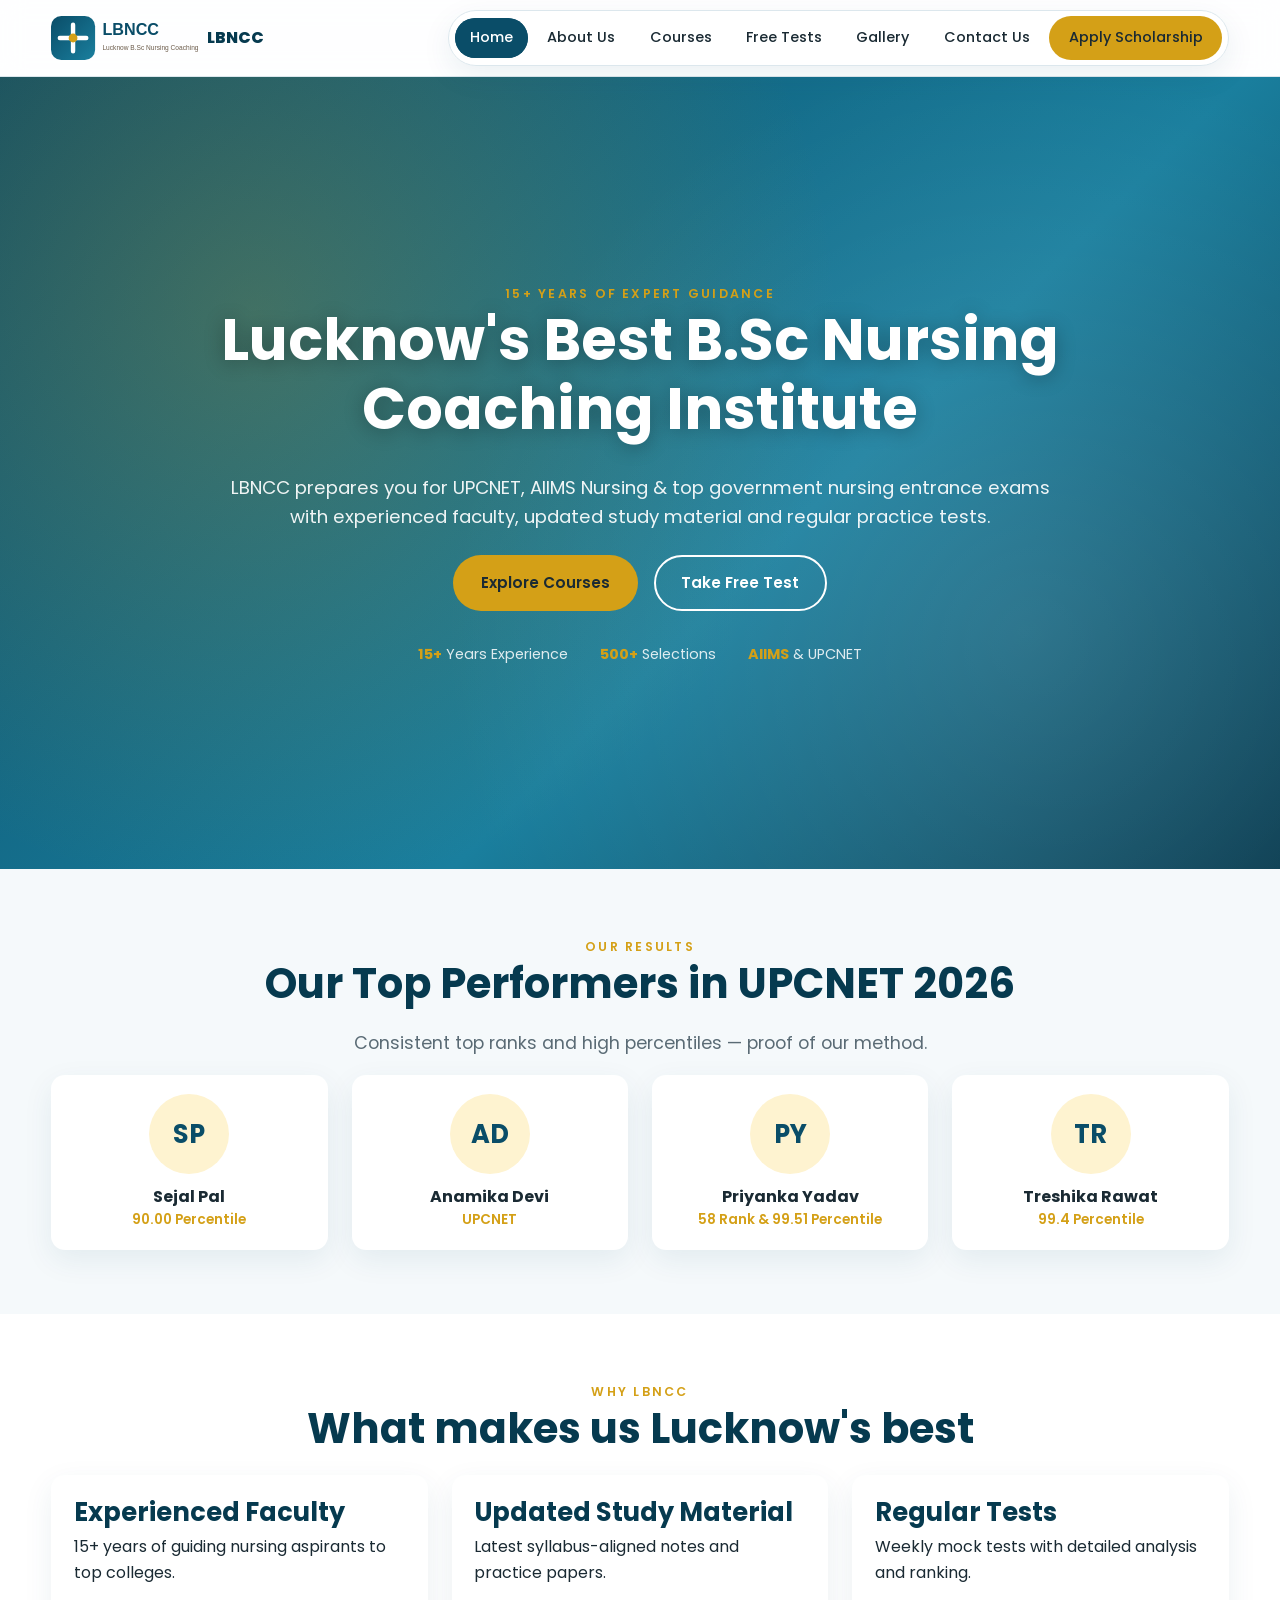
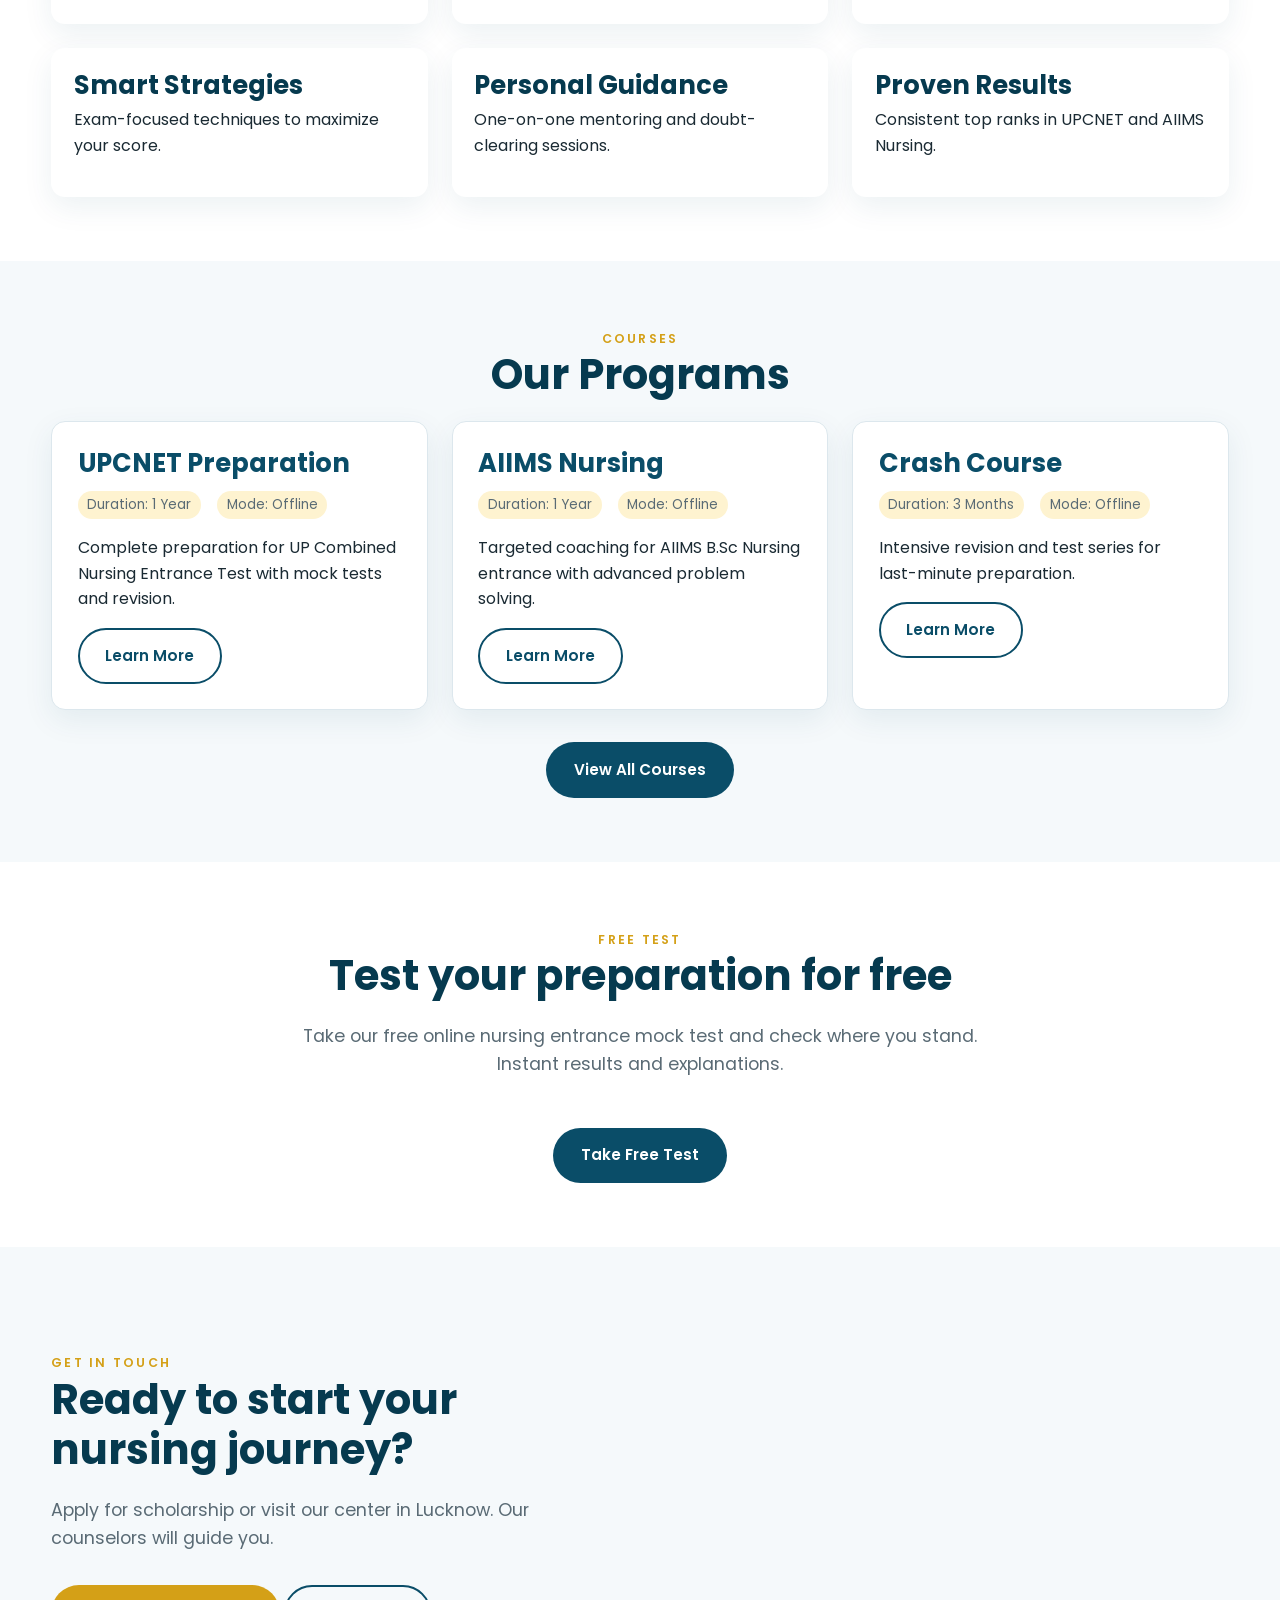
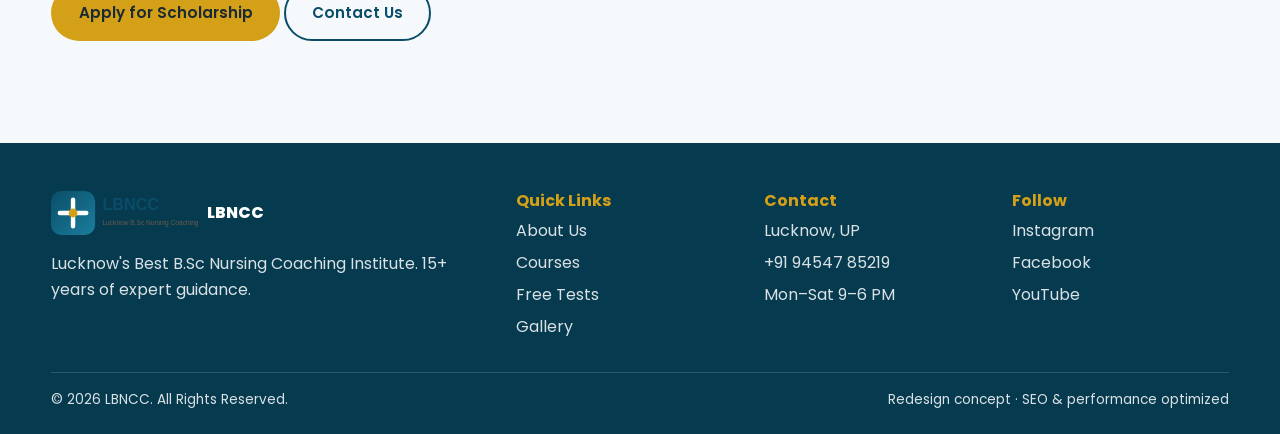
==== index.html @ b77b34ed "Initial commit: LBNCC redesign concept (SEO-optimized, animations, working free test & courses)" ====
<!DOCTYPE html>
<html lang="en-IN">
<head>
<meta charset="UTF-8">
<meta name="viewport" content="width=device-width, initial-scale=1.0">
<title>LBNCC — Lucknow's Best B.Sc Nursing Coaching Institute</title>
<meta name="description" content="LBNCC Lucknow: Best B.Sc Nursing coaching for UPCNET, AIIMS Nursing & top entrance exams. 15+ years experience, expert faculty, regular tests. Apply for scholarship.">
<meta name="keywords" content="LBNCC, B.Sc Nursing coaching Lucknow, UPCNET preparation, AIIMS nursing coaching, nursing entrance exam Lucknow">
<link rel="canonical" href="https://lbncc.com/">
<meta property="og:title" content="LBNCC — Lucknow's Best B.Sc Nursing Coaching">
<meta property="og:description" content="Join LBNCC Lucknow for B.Sc Nursing entrance exam preparation. UPCNET, AIIMS Nursing & more.">
<meta property="og:image" content="https://lbncc.com/assets/img/logo.svg">
<meta property="og:url" content="https://lbncc.com/">
<meta name="twitter:card" content="summary_large_image">
<link rel="icon" href="assets/img/logo.svg">
<link rel="preconnect" href="https://fonts.googleapis.com">
<link rel="preconnect" href="https://fonts.gstatic.com" crossorigin>
<link href="https://fonts.googleapis.com/css2?family=Poppins:wght@400;500;600;700;800&display=swap" rel="stylesheet">
<link rel="stylesheet" href="assets/css/style.css?v=1">
<script type="application/ld+json">
{
  "@context": "https://schema.org",
  "@type": "EducationalOrganization",
  "name": "LBNCC - Lucknow B.Sc Nursing Coaching Classes",
  "url": "https://lbncc.com/",
  "telephone": "+91-94547-85219",
  "address": { "@type": "PostalAddress", "addressLocality": "Lucknow", "addressRegion": "Uttar Pradesh", "addressCountry": "IN" },
  "description": "Best B.Sc Nursing coaching institute in Lucknow for UPCNET, AIIMS Nursing and other entrance exams."
}
</script>
</head>
<body>
<a class="skip-link" href="#main">Skip to content</a>
<header class="site-header">
  <div class="container">
    <a class="logo" href="index.html"><img src="assets/img/logo.svg" alt="LBNCC logo" width="44" height="44"> LBNCC</a>
    <button class="nav-toggle" aria-expanded="false" aria-label="Toggle menu">☰</button>
    <nav class="nav" aria-label="Primary">
      <a href="index.html">Home</a>
      <a href="about.html">About Us</a>
      <a href="courses.html">Courses</a>
      <a href="freetest.html">Free Tests</a>
      <a href="gallery.html">Gallery</a>
      <a href="contact.html">Contact Us</a>
      <a href="https://wa.me/919454785219" class="btn btn--accent" style="padding:.5rem 1.1rem;">Apply Scholarship</a>
    </nav>
  </div>
</header>

<main id="main">
  <section class="hero">
    <div class="content container">
      <span class="eyebrow">15+ Years of Expert Guidance</span>
      <h1>Lucknow's Best B.Sc Nursing Coaching Institute</h1>
      <p>LBNCC prepares you for UPCNET, AIIMS Nursing & top government nursing entrance exams with experienced faculty, updated study material and regular practice tests.</p>
      <div class="actions">
        <a href="courses.html" class="btn btn--accent">Explore Courses</a>
        <a href="freetest.html" class="btn btn--ghost" style="color:#fff;border-color:#fff;">Take Free Test</a>
      </div>
      <div class="meta">
        <span><strong>15+</strong> Years Experience</span>
        <span><strong>500+</strong> Selections</span>
        <span><strong>AIIMS</strong> & UPCNET</span>
      </div>
    </div>
  </section>

  <section class="section">
    <div class="container">
      <div class="text-center mb-1 reveal">
        <span class="eyebrow">Our Results</span>
        <h2>Our Top Performers in UPCNET 2026</h2>
        <p class="lead">Consistent top ranks and high percentiles — proof of our method.</p>
      </div>
      <div class="grid grid--4">
        <div class="performer reveal"><div class="performer__img">SP</div><div class="performer__name">Sejal Pal</div><div class="performer__rank">90.00 Percentile</div></div>
        <div class="performer reveal"><div class="performer__img">AD</div><div class="performer__name">Anamika Devi</div><div class="performer__rank">UPCNET</div></div>
        <div class="performer reveal"><div class="performer__img">PY</div><div class="performer__name">Priyanka Yadav</div><div class="performer__rank">58 Rank & 99.51 Percentile</div></div>
        <div class="performer reveal"><div class="performer__img">TR</div><div class="performer__name">Treshika Rawat</div><div class="performer__rank">99.4 Percentile</div></div>
      </div>
    </div>
  </section>

  <section class="section section--alt">
    <div class="container">
      <div class="text-center mb-1 reveal">
        <span class="eyebrow">Why LBNCC</span>
        <h2>What makes us Lucknow's best</h2>
      </div>
      <div class="grid grid--3">
        <div class="card reveal"><div class="card__body"><h3>Experienced Faculty</h3><p>15+ years of guiding nursing aspirants to top colleges.</p></div></div>
        <div class="card reveal"><div class="card__body"><h3>Updated Study Material</h3><p>Latest syllabus-aligned notes and practice papers.</p></div></div>
        <div class="card reveal"><div class="card__body"><h3>Regular Tests</h3><p>Weekly mock tests with detailed analysis and ranking.</p></div></div>
        <div class="card reveal"><div class="card__body"><h3>Smart Strategies</h3><p>Exam-focused techniques to maximize your score.</p></div></div>
        <div class="card reveal"><div class="card__body"><h3>Personal Guidance</h3><p>One-on-one mentoring and doubt-clearing sessions.</p></div></div>
        <div class="card reveal"><div class="card__body"><h3>Proven Results</h3><p>Consistent top ranks in UPCNET and AIIMS Nursing.</p></div></div>
      </div>
    </div>
  </section>

  <section class="section">
    <div class="container">
      <div class="text-center mb-1 reveal">
        <span class="eyebrow">Courses</span>
        <h2>Our Programs</h2>
      </div>
      <div class="grid grid--3">
        <div class="course-card reveal">
          <h3>UPCNET Preparation</h3>
          <div class="course-meta"><span>Duration: 1 Year</span><span>Mode: Offline</span></div>
          <p>Complete preparation for UP Combined Nursing Entrance Test with mock tests and revision.</p>
          <a href="courses.html" class="btn btn--ghost">Learn More</a>
        </div>
        <div class="course-card reveal">
          <h3>AIIMS Nursing</h3>
          <div class="course-meta"><span>Duration: 1 Year</span><span>Mode: Offline</span></div>
          <p>Targeted coaching for AIIMS B.Sc Nursing entrance with advanced problem solving.</p>
          <a href="courses.html" class="btn btn--ghost">Learn More</a>
        </div>
        <div class="course-card reveal">
          <h3>Crash Course</h3>
          <div class="course-meta"><span>Duration: 3 Months</span><span>Mode: Offline</span></div>
          <p>Intensive revision and test series for last-minute preparation.</p>
          <a href="courses.html" class="btn btn--ghost">Learn More</a>
        </div>
      </div>
      <div class="text-center mt-2"><a href="courses.html" class="btn btn--primary">View All Courses</a></div>
    </div>
  </section>

  <section class="section section--alt">
    <div class="container text-center">
      <span class="eyebrow">Free Test</span>
      <h2>Test your preparation for free</h2>
      <p class="lead" style="max-width:700px;margin-inline:auto;">Take our free online nursing entrance mock test and check where you stand. Instant results and explanations.</p>
      <a href="freetest.html" class="btn btn--primary mt-2">Take Free Test</a>
    </div>
  </section>

  <section class="section">
    <div class="container">
      <div class="grid grid--2" style="align-items:center;">
        <div class="reveal">
          <span class="eyebrow">Get In Touch</span>
          <h2>Ready to start your nursing journey?</h2>
          <p class="lead">Apply for scholarship or visit our center in Lucknow. Our counselors will guide you.</p>
          <a href="https://wa.me/919454785219" class="btn btn--accent">Apply for Scholarship</a>
          <a href="contact.html" class="btn btn--ghost mt-1">Contact Us</a>
        </div>
        <div class="reveal">
          <iframe class="map-embed" title="LBNCC location" loading="lazy" referrerpolicy="no-referrer-when-downgrade" src="https://www.google.com/maps?q=Lucknow+B.Sc+Nursing+Coaching&output=embed"></iframe>
        </div>
      </div>
    </div>
  </section>
</main>

<footer class="site-footer">
  <div class="container">
    <div class="footer-grid">
      <div>
        <a class="logo" href="index.html" style="color:#fff;"><img src="assets/img/logo.svg" alt="LBNCC logo" width="44" height="44"> LBNCC</a>
        <p style="margin-top:1rem;">Lucknow's Best B.Sc Nursing Coaching Institute. 15+ years of expert guidance.</p>
      </div>
      <div><h4>Quick Links</h4><ul style="list-style:none;padding:0;margin:0;display:grid;gap:.4rem;"><li><a href="about.html">About Us</a></li><li><a href="courses.html">Courses</a></li><li><a href="freetest.html">Free Tests</a></li><li><a href="gallery.html">Gallery</a></li></ul></div>
      <div><h4>Contact</h4><ul style="list-style:none;padding:0;margin:0;display:grid;gap:.4rem;"><li>Lucknow, UP</li><li>+91 94547 85219</li><li>Mon–Sat 9–6 PM</li></ul></div>
      <div><h4>Follow</h4><ul style="list-style:none;padding:0;margin:0;display:grid;gap:.4rem;"><li><a href="#">Instagram</a></li><li><a href="#">Facebook</a></li><li><a href="#">YouTube</a></li></ul></div>
    </div>
    <div class="footer-bottom">
      <span>© <span class="yr"></span> LBNCC. All Rights Reserved.</span>
      <span>Redesign concept · SEO &amp; performance optimized</span>
    </div>
  </div>
</footer>
<script src="assets/js/main.js?v=1" defer></script>
<script>document.querySelectorAll('.yr').forEach(e=>e.textContent=new Date().getFullYear());</script>
</body>
</html>
---- assets/css/style.css ----
:root {
  --color-bg: #f5f9fb;
  --color-surface: #ffffff;
  --color-text: #1a2a33;
  --color-muted: #5a6b75;
  --color-primary: #0a4d68;
  --color-primary-dark: #063a4f;
  --color-accent: #d4a017;
  --color-accent-soft: #fef3d0;
  --color-border: #dce7ed;
  --color-success: #2f6b3a;
  --radius: 14px;
  --radius-sm: 8px;
  --shadow: 0 10px 30px rgba(10,77,104,.08);
  --shadow-lg: 0 20px 50px rgba(10,77,104,.14);
  --maxw: 1200px;
  --header-h: 76px;
}
* { box-sizing: border-box; }
html { scroll-behavior: smooth; scroll-padding-top: var(--header-h); }
body { margin: 0; padding-top: calc(var(--header-h) + 1px); font-family: "Poppins", system-ui, -apple-system, Segoe UI, Roboto, sans-serif; color: var(--color-text); background: var(--color-bg); line-height: 1.6; -webkit-font-smoothing: antialiased; }
img { max-width: 100%; height: auto; display: block; }
a { color: var(--color-primary); text-decoration: none; }
a:hover { text-decoration: underline; }
h1,h2,h3,h4 { font-family: "Poppins", Georgia, serif; line-height: 1.2; margin: 0 0 .5em; color: var(--color-primary-dark); }
h1 { font-size: clamp(2.2rem, 5vw, 3.6rem); }
h2 { font-size: clamp(1.7rem, 3.5vw, 2.6rem); }
h3 { font-size: clamp(1.25rem, 2.5vw, 1.6rem); }
p { margin: 0 0 1em; }
.container { width: min(var(--maxw), 92%); margin-inline: auto; }
.section { padding: 4rem 0; }
.section--alt { background: var(--color-surface); }
.eyebrow { text-transform: uppercase; letter-spacing: .18em; font-size: .78rem; font-weight: 600; color: var(--color-accent); margin-bottom: .6rem; }
.btn { display: inline-flex; align-items: center; justify-content: center; gap: .5rem; padding: .85rem 1.6rem; border-radius: 999px; font-weight: 600; font-size: .95rem; border: 2px solid transparent; cursor: pointer; transition: transform .15s ease, background .2s ease, color .2s ease; text-decoration: none; }
.btn:hover { transform: translateY(-2px); text-decoration: none; }
.btn--primary { background: var(--color-primary); color: #fff; }
.btn--primary:hover { background: var(--color-primary-dark); color: #fff; }
.btn--accent { background: var(--color-accent); color: #1a2a33; }
.btn--ghost { background: transparent; color: var(--color-primary); border-color: var(--color-primary); }
.btn--ghost:hover { background: var(--color-primary); color: #fff; }
.skip-link { position: absolute; left: -9999px; top: 0; background: var(--color-primary); color: #fff; padding: .75rem 1rem; z-index: 1000; }
.skip-link:focus { left: 1rem; top: 1rem; }

/* Pill-style nav */
.site-header { position: fixed; top: 0; left: 0; right: 0; z-index: 50; background: rgba(255,255,255,.85); backdrop-filter: blur(12px); border-bottom: 1px solid var(--color-border); }
.site-header .container { display: flex; align-items: center; justify-content: space-between; height: var(--header-h); gap: 1rem; }
.logo { display: flex; align-items: center; gap: .6rem; font-weight: 800; color: var(--color-primary-dark); text-decoration: none; }
.logo img { height: 44px; width: auto; }
.nav { display: flex; gap: .25rem; align-items: center; background: rgba(255,255,255,.7); backdrop-filter: blur(10px); padding: .35rem; border-radius: 999px; border: 1px solid var(--color-border); box-shadow: var(--shadow); }
.nav a { padding: .5rem .95rem; border-radius: 999px; color: var(--color-text); font-weight: 500; font-size: .9rem; position: relative; overflow: hidden; transition: color .25s ease, transform .15s ease; }
.nav a::before { content: ""; position: absolute; inset: 0; background: var(--color-primary); transform: scale(0); border-radius: 999px; transition: transform .35s cubic-bezier(.22,1,.36,1); z-index: -1; }
.nav a:hover { color: #fff; text-decoration: none; transform: translateY(-1px); }
.nav a:hover::before { transform: scale(1); }
.nav a.active { background: var(--color-primary); color: #fff; }
.nav a.active::before { transform: scale(1); }
.nav-toggle { display: none; background: none; border: none; font-size: 1.6rem; cursor: pointer; color: var(--color-primary-dark); }
@media (max-width: 820px) {
  .nav-toggle { display: block; }
  .nav { position: absolute; top: var(--header-h); left: 0; right: 0; background: var(--color-bg); flex-direction: column; padding: 1rem; border-radius: 0; display: none; }
  .nav.open { display: flex; }
  .nav a { width: 100%; }
}

/* Hero */
.hero { position: relative; min-height: 88vh; display: grid; place-items: center; text-align: center; color: #fff; background: linear-gradient(135deg, #0a4d68 0%, #1a7f9e 60%, #063a4f 100%); padding: 2rem 0; overflow: hidden; }
.hero::before { content: ""; position: absolute; inset: 0; background: radial-gradient(circle at 20% 30%, rgba(212,160,23,.25), transparent 50%), radial-gradient(circle at 80% 70%, rgba(255,255,255,.12), transparent 50%); }
.hero .content { position: relative; max-width: 860px; }
.hero h1 { color: #fff; text-shadow: 0 2px 20px rgba(0,0,0,.3); }
.hero p { font-size: 1.15rem; color: rgba(255,255,255,.92); }
.hero .actions { display: flex; gap: 1rem; justify-content: center; flex-wrap: wrap; margin-top: 1.5rem; }
.hero .meta { margin-top: 2rem; display: flex; gap: 2rem; justify-content: center; flex-wrap: wrap; font-size: .9rem; color: rgba(255,255,255,.85); }
.hero .meta strong { color: var(--color-accent); }
.hero h1, .hero p, .hero .actions, .hero .meta { animation: fadeUp 1s ease both; }
.hero p { animation-delay: .15s; }
.hero .actions { animation-delay: .3s; }
.hero .meta { animation-delay: .45s; }
@keyframes fadeUp { from { opacity: 0; transform: translateY(20px); } to { opacity: 1; transform: none; } }

/* Cards */
.grid { display: grid; gap: 1.5rem; }
.grid--3 { grid-template-columns: repeat(3, 1fr); }
.grid--2 { grid-template-columns: repeat(2, 1fr); }
.grid--4 { grid-template-columns: repeat(4, 1fr); }
@media (max-width: 900px) { .grid--3, .grid--4 { grid-template-columns: repeat(2,1fr); } }
@media (max-width: 600px) { .grid--2, .grid--3, .grid--4 { grid-template-columns: 1fr; } }
.card { background: var(--color-surface); border-radius: var(--radius); overflow: hidden; box-shadow: var(--shadow); transition: transform .25s ease, box-shadow .25s ease; }
.card:hover { transform: translateY(-6px); box-shadow: var(--shadow-lg); }
.card img { width: 100%; aspect-ratio: 4/3; object-fit: cover; }
.card__body { padding: 1.4rem; }
.card__body h3 { margin-bottom: .4rem; }

/* Stats */
.stats { display: grid; grid-template-columns: repeat(4, 1fr); gap: 1.5rem; }
@media (max-width: 700px) { .stats { grid-template-columns: repeat(2,1fr); } }
.stat { text-align: center; padding: 1.5rem; background: var(--color-surface); border-radius: var(--radius); box-shadow: var(--shadow); }
.stat__num { font-size: 2.4rem; font-weight: 800; color: var(--color-primary); }
.stat__label { color: var(--color-muted); font-size: .9rem; }

/* Testimonials */
.testimonial { background: var(--color-surface); padding: 1.8rem; border-radius: var(--radius); border-left: 4px solid var(--color-accent); box-shadow: var(--shadow); transition: transform .2s ease; }
.testimonial:hover { transform: translateY(-4px); }
.testimonial footer { margin-top: 1rem; font-weight: 600; color: var(--color-primary); }

/* Reveal */
.reveal { opacity: 0; transform: translateY(28px); transition: opacity .7s ease, transform .7s ease; }
.reveal.in { opacity: 1; transform: translateY(0); }

/* Footer */
.site-footer { background: var(--color-primary-dark); color: rgba(255,255,255,.85); padding: 3rem 0 1.5rem; }
.site-footer h4 { color: var(--color-accent); }
.site-footer a { color: rgba(255,255,255,.85); }
.site-footer a:hover { color: #fff; }
.footer-grid { display: grid; grid-template-columns: 2fr 1fr 1fr 1fr; gap: 2rem; }
@media (max-width: 820px) { .footer-grid { grid-template-columns: 1fr 1fr; } }
@media (max-width: 500px) { .footer-grid { grid-template-columns: 1fr; } }
.footer-bottom { border-top: 1px solid rgba(255,255,255,.15); margin-top: 2rem; padding-top: 1rem; display: flex; justify-content: space-between; flex-wrap: wrap; gap: .5rem; font-size: .85rem; }

/* Forms */
.form { display: grid; gap: 1rem; }
.form-row { display: grid; grid-template-columns: 1fr 1fr; gap: 1rem; }
@media (max-width: 600px) { .form-row { grid-template-columns: 1fr; } }
.field label { display: block; font-weight: 500; margin-bottom: .35rem; font-size: .9rem; }
.field input, .field textarea, .field select { width: 100%; padding: .75rem .9rem; border: 1px solid var(--color-border); border-radius: var(--radius-sm); font: inherit; background: var(--color-surface); color: var(--color-text); }
.field input:focus, .field textarea:focus, .field select:focus { outline: 2px solid var(--color-accent); border-color: var(--color-accent); }
.field textarea { min-height: 140px; resize: vertical; }

/* PillNav React Bits style nav (vanilla) */
.pill-nav { display: inline-flex; align-items: center; gap: .5rem; }
.pill-nav__logo { width: 44px; height: 44px; border-radius: 50%; background: var(--color-primary); display: grid; place-items: center; box-shadow: var(--shadow); transition: transform .3s ease; }
.pill-nav__logo:hover { transform: rotate(12deg) scale(1.05); }
.pill-nav__logo img { width: 28px; height: 28px; }

/* Course cards */
.course-card { background: var(--color-surface); border-radius: var(--radius); padding: 1.6rem; box-shadow: var(--shadow); border: 1px solid var(--color-border); transition: transform .25s ease; }
.course-card:hover { transform: translateY(-4px); box-shadow: var(--shadow-lg); }
.course-card h3 { color: var(--color-primary); }
.course-meta { display: flex; gap: 1rem; flex-wrap: wrap; font-size: .85rem; color: var(--color-muted); margin: .5rem 0 1rem; }
.course-meta span { background: var(--color-accent-soft); padding: .2rem .6rem; border-radius: 999px; }

/* Free test quiz */
.quiz { background: var(--color-surface); border-radius: var(--radius); padding: 2rem; box-shadow: var(--shadow); max-width: 760px; margin-inline: auto; }
.quiz-q { font-size: 1.15rem; font-weight: 600; margin-bottom: 1rem; }
.quiz-opts { display: grid; gap: .6rem; }
.quiz-opt { padding: .8rem 1rem; border: 2px solid var(--color-border); border-radius: var(--radius-sm); cursor: pointer; transition: background .2s, border-color .2s; }
.quiz-opt:hover { background: var(--color-accent-soft); }
.quiz-opt.selected { border-color: var(--color-primary); background: #e8f1f5; }
.quiz-opt.correct { border-color: var(--color-success); background: #e6f2e8; }
.quiz-opt.wrong { border-color: #c0392b; background: #fdecea; }
.quiz-nav { display: flex; justify-content: space-between; margin-top: 1.5rem; gap: 1rem; }
.quiz-result { text-align: center; padding: 2rem; }
.quiz-result .score { font-size: 3rem; font-weight: 800; color: var(--color-primary); }

/* Top performer cards */
.performer { background: var(--color-surface); border-radius: var(--radius); padding: 1.2rem; text-align: center; box-shadow: var(--shadow); transition: transform .2s; }
.performer:hover { transform: translateY(-4px); }
.performer__img { width: 80px; height: 80px; border-radius: 50%; background: var(--color-accent-soft); margin: 0 auto .6rem; display: grid; place-items: center; font-size: 1.6rem; font-weight: 700; color: var(--color-primary); }
.performer__name { font-weight: 700; }
.performer__rank { color: var(--color-accent); font-weight: 600; font-size: .85rem; }

/* Utilities */
.text-center { text-align: center; }
.mt-1 { margin-top: 1rem; }
.mt-2 { margin-top: 2rem; }
.mb-1 { margin-bottom: 1rem; }
.lead { font-size: 1.1rem; color: var(--color-muted); }
.map-embed { border: 0; width: 100%; height: 360px; border-radius: var(--radius); }
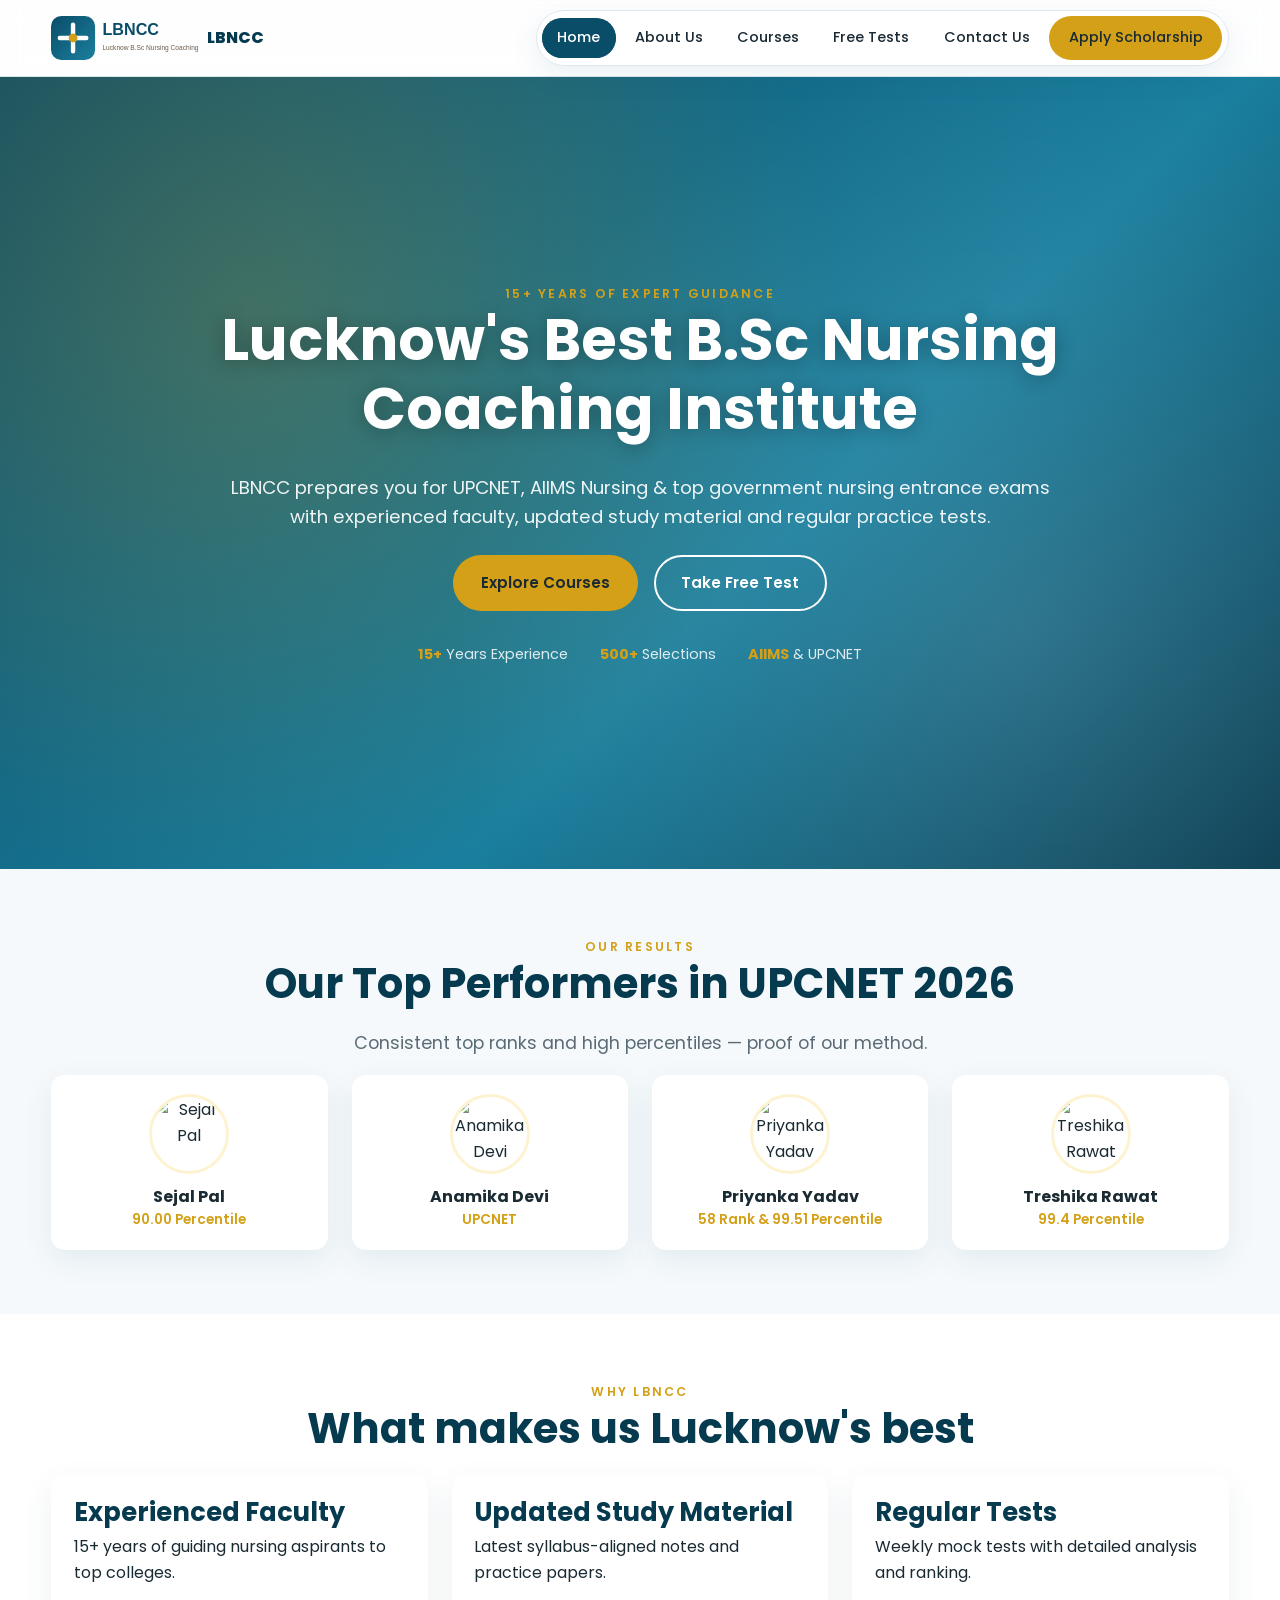
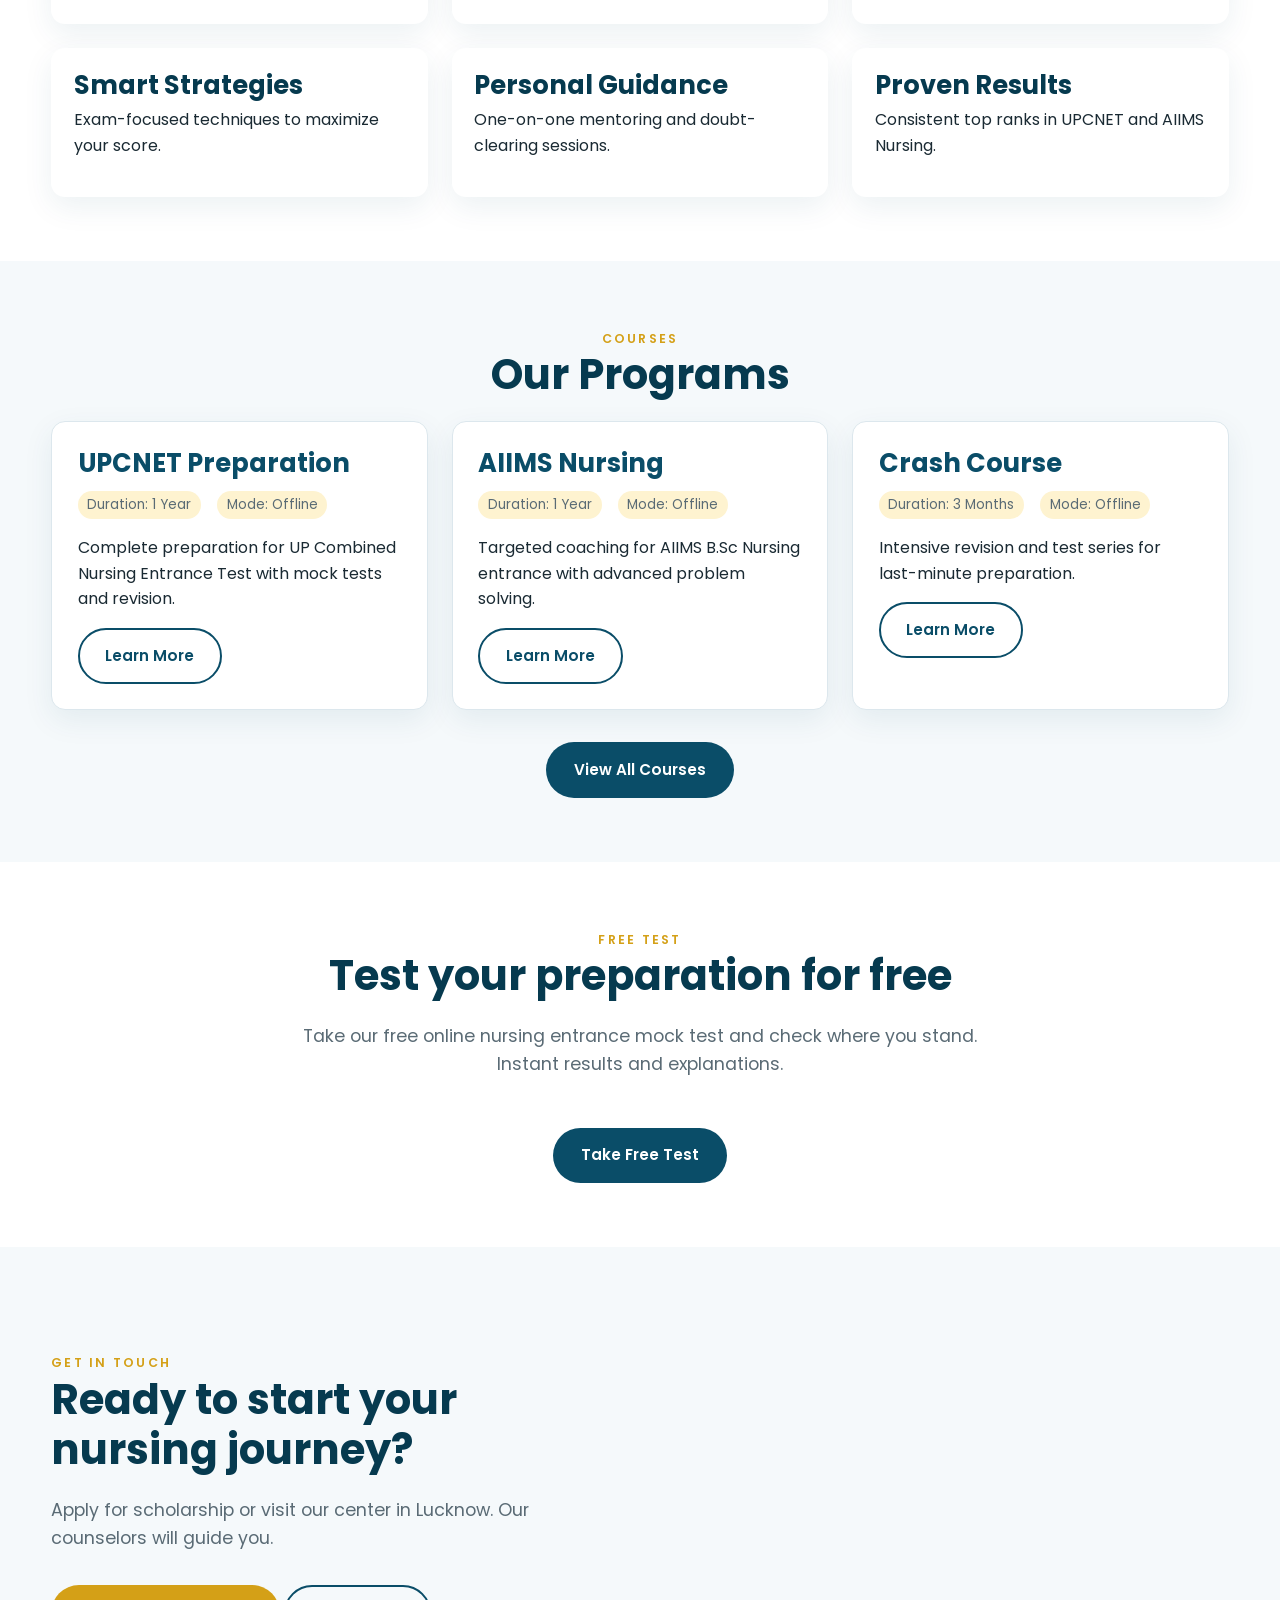
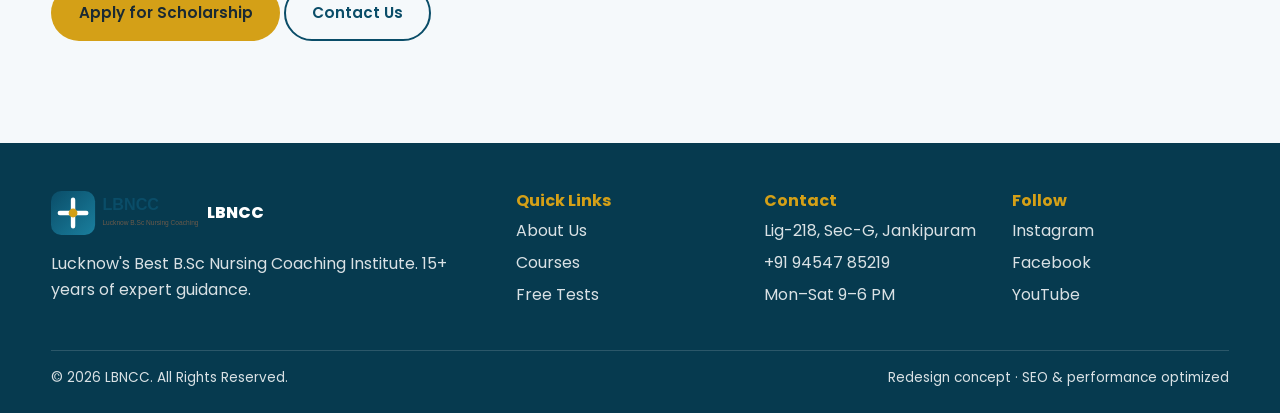
==== commit 85fc4afc: "Remove gallery; add student photos; update map location; SEO improvements" ====
--- a/index.html
+++ b/index.html
@@ -2,7 +2,7 @@
 <html lang="en-IN">
 <head>
 <meta charset="UTF-8">
-<meta name="viewport" content="width=device-width, initial-scale=1.0">
+<meta name="viewport" content="width=device-width, initial-scale=1.0"><meta name="robots" content="index, follow"><meta name="theme-color" content="#0a4d68">
 <title>LBNCC — Lucknow's Best B.Sc Nursing Coaching Institute</title>
 <meta name="description" content="LBNCC Lucknow: Best B.Sc Nursing coaching for UPCNET, AIIMS Nursing & top entrance exams. 15+ years experience, expert faculty, regular tests. Apply for scholarship.">
 <meta name="keywords" content="LBNCC, B.Sc Nursing coaching Lucknow, UPCNET preparation, AIIMS nursing coaching, nursing entrance exam Lucknow">
@@ -40,8 +40,7 @@
       <a href="about.html">About Us</a>
       <a href="courses.html">Courses</a>
       <a href="freetest.html">Free Tests</a>
-      <a href="gallery.html">Gallery</a>
-      <a href="contact.html">Contact Us</a>
+            <a href="contact.html">Contact Us</a>
       <a href="https://wa.me/919454785219" class="btn btn--accent" style="padding:.5rem 1.1rem;">Apply Scholarship</a>
     </nav>
   </div>
@@ -73,10 +72,10 @@
         <p class="lead">Consistent top ranks and high percentiles — proof of our method.</p>
       </div>
       <div class="grid grid--4">
-        <div class="performer reveal"><div class="performer__img">SP</div><div class="performer__name">Sejal Pal</div><div class="performer__rank">90.00 Percentile</div></div>
-        <div class="performer reveal"><div class="performer__img">AD</div><div class="performer__name">Anamika Devi</div><div class="performer__rank">UPCNET</div></div>
-        <div class="performer reveal"><div class="performer__img">PY</div><div class="performer__name">Priyanka Yadav</div><div class="performer__rank">58 Rank & 99.51 Percentile</div></div>
-        <div class="performer reveal"><div class="performer__img">TR</div><div class="performer__name">Treshika Rawat</div><div class="performer__rank">99.4 Percentile</div></div>
+        <div class="performer reveal"><img class="performer__img" src="https://picsum.photos/seed/sejal/120/120" alt="Sejal Pal" loading="lazy"><div class="performer__name">Sejal Pal</div><div class="performer__rank">90.00 Percentile</div></div>
+        <div class="performer reveal"><img class="performer__img" src="https://picsum.photos/seed/anamika/120/120" alt="Anamika Devi" loading="lazy"><div class="performer__name">Anamika Devi</div><div class="performer__rank">UPCNET</div></div>
+        <div class="performer reveal"><img class="performer__img" src="https://picsum.photos/seed/priyanka/120/120" alt="Priyanka Yadav" loading="lazy"><div class="performer__name">Priyanka Yadav</div><div class="performer__rank">58 Rank & 99.51 Percentile</div></div>
+        <div class="performer reveal"><img class="performer__img" src="https://picsum.photos/seed/treshika/120/120" alt="Treshika Rawat" loading="lazy"><div class="performer__name">Treshika Rawat</div><div class="performer__rank">99.4 Percentile</div></div>
       </div>
     </div>
   </section>
@@ -148,7 +147,7 @@
           <a href="contact.html" class="btn btn--ghost mt-1">Contact Us</a>
         </div>
         <div class="reveal">
-          <iframe class="map-embed" title="LBNCC location" loading="lazy" referrerpolicy="no-referrer-when-downgrade" src="https://www.google.com/maps?q=Lucknow+B.Sc+Nursing+Coaching&output=embed"></iframe>
+          <iframe class="map-embed" title="LBNCC location" loading="lazy" referrerpolicy="no-referrer-when-downgrade" src="https://www.google.com/maps?q=Lig+218+Sector+G+Jankipuram+Lucknow+Uttar+Pradesh+226021&output=embed"></iframe>
         </div>
       </div>
     </div>
@@ -162,8 +161,8 @@
         <a class="logo" href="index.html" style="color:#fff;"><img src="assets/img/logo.svg" alt="LBNCC logo" width="44" height="44"> LBNCC</a>
         <p style="margin-top:1rem;">Lucknow's Best B.Sc Nursing Coaching Institute. 15+ years of expert guidance.</p>
       </div>
-      <div><h4>Quick Links</h4><ul style="list-style:none;padding:0;margin:0;display:grid;gap:.4rem;"><li><a href="about.html">About Us</a></li><li><a href="courses.html">Courses</a></li><li><a href="freetest.html">Free Tests</a></li><li><a href="gallery.html">Gallery</a></li></ul></div>
-      <div><h4>Contact</h4><ul style="list-style:none;padding:0;margin:0;display:grid;gap:.4rem;"><li>Lucknow, UP</li><li>+91 94547 85219</li><li>Mon–Sat 9–6 PM</li></ul></div>
+      <div><h4>Quick Links</h4><ul style="list-style:none;padding:0;margin:0;display:grid;gap:.4rem;"><li><a href="about.html">About Us</a></li><li><a href="courses.html">Courses</a></li><li><a href="freetest.html">Free Tests</a></li></ul></div>
+      <div><h4>Contact</h4><ul style="list-style:none;padding:0;margin:0;display:grid;gap:.4rem;"><li>Lig-218, Sec-G, Jankipuram</li><li>+91 94547 85219</li><li>Mon–Sat 9–6 PM</li></ul></div>
       <div><h4>Follow</h4><ul style="list-style:none;padding:0;margin:0;display:grid;gap:.4rem;"><li><a href="#">Instagram</a></li><li><a href="#">Facebook</a></li><li><a href="#">YouTube</a></li></ul></div>
     </div>
     <div class="footer-bottom">
--- a/assets/css/style.css
+++ b/assets/css/style.css
@@ -153,7 +153,7 @@
 /* Top performer cards */
 .performer { background: var(--color-surface); border-radius: var(--radius); padding: 1.2rem; text-align: center; box-shadow: var(--shadow); transition: transform .2s; }
 .performer:hover { transform: translateY(-4px); }
-.performer__img { width: 80px; height: 80px; border-radius: 50%; background: var(--color-accent-soft); margin: 0 auto .6rem; display: grid; place-items: center; font-size: 1.6rem; font-weight: 700; color: var(--color-primary); }
+.performer__img { width: 80px; height: 80px; border-radius: 50%; object-fit: cover; margin: 0 auto .6rem; border: 3px solid var(--color-accent-soft); }
 .performer__name { font-weight: 700; }
 .performer__rank { color: var(--color-accent); font-weight: 600; font-size: .85rem; }
 
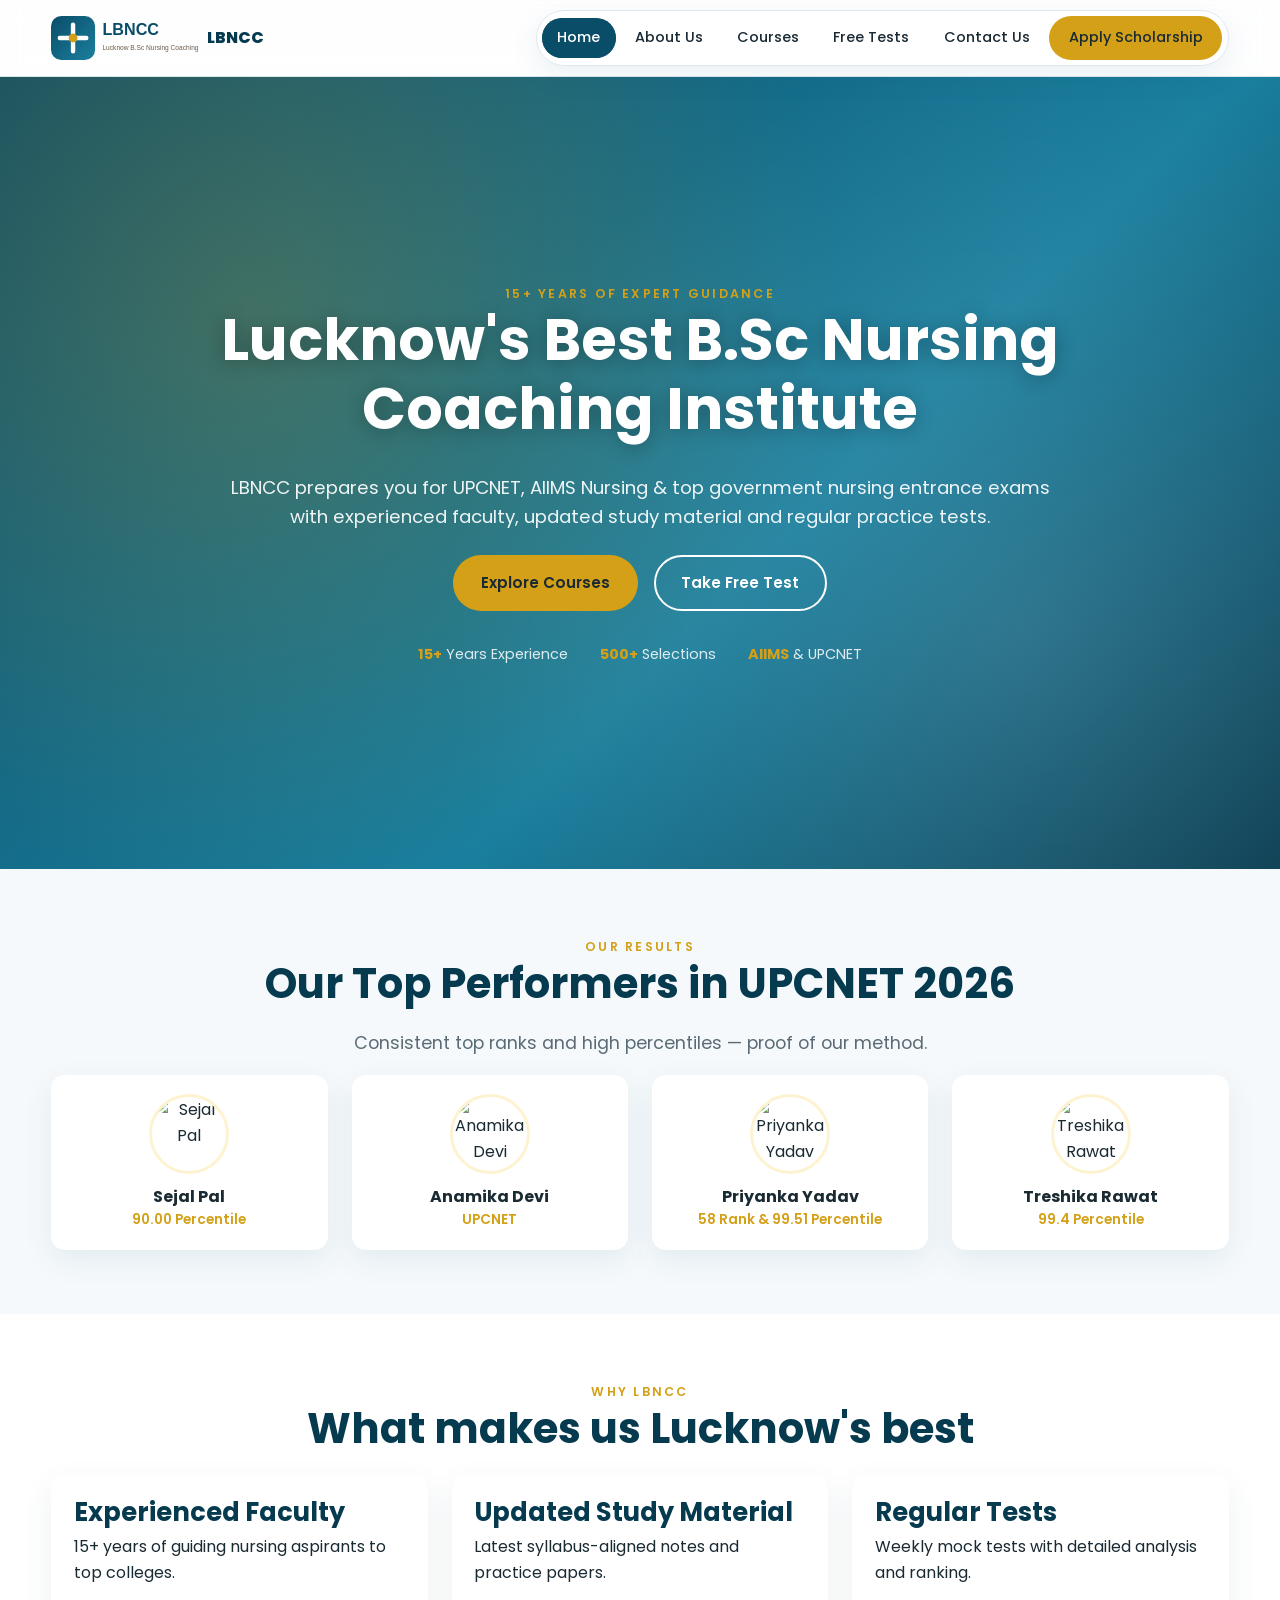
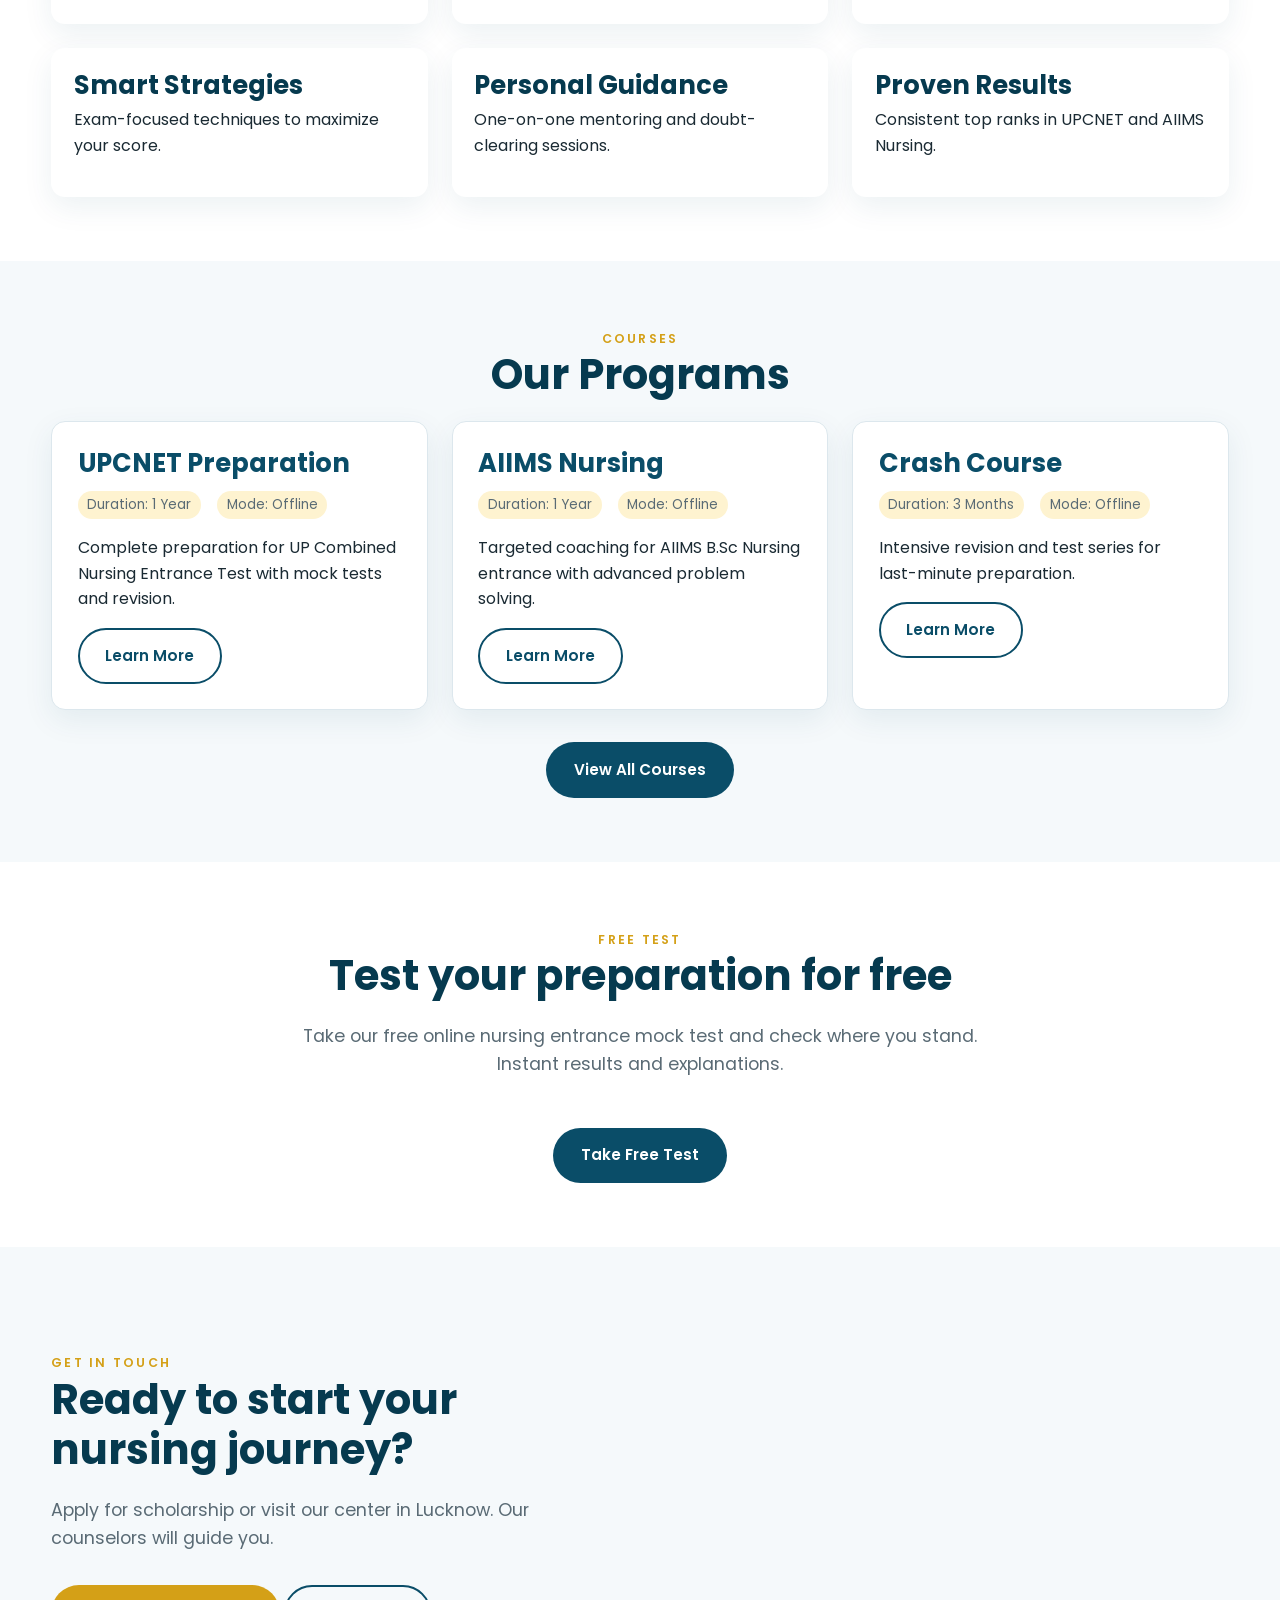
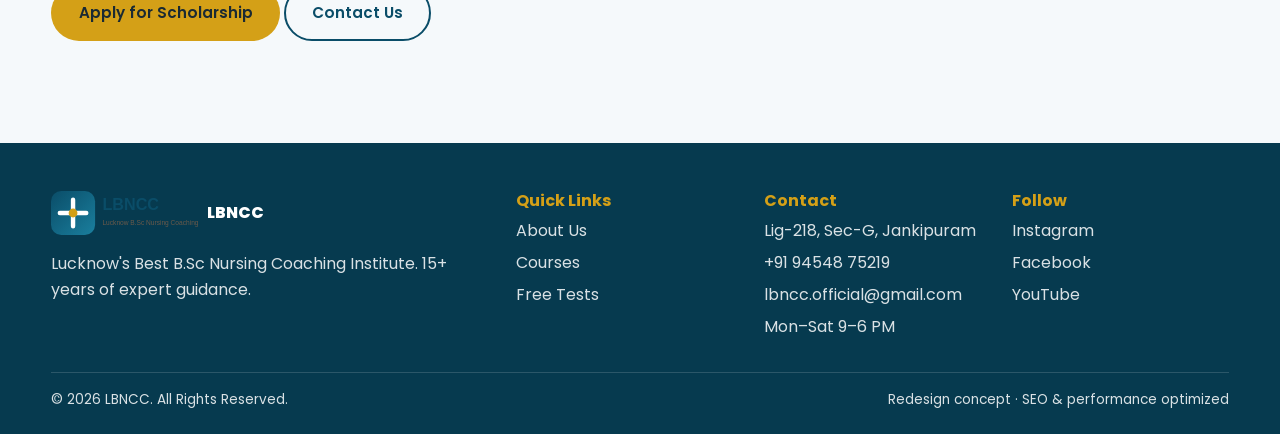
==== commit 16e5e64c: "Remove WhatsApp; add Gmail; update phones; keep student photos" ====
--- a/index.html
+++ b/index.html
@@ -41,7 +41,7 @@
       <a href="courses.html">Courses</a>
       <a href="freetest.html">Free Tests</a>
             <a href="contact.html">Contact Us</a>
-      <a href="https://wa.me/919454785219" class="btn btn--accent" style="padding:.5rem 1.1rem;">Apply Scholarship</a>
+      <a href="mailto:lbncc.official@gmail.com" class="btn btn--accent" style="padding:.5rem 1.1rem;">Apply Scholarship</a>
     </nav>
   </div>
 </header>
@@ -143,7 +143,7 @@
           <span class="eyebrow">Get In Touch</span>
           <h2>Ready to start your nursing journey?</h2>
           <p class="lead">Apply for scholarship or visit our center in Lucknow. Our counselors will guide you.</p>
-          <a href="https://wa.me/919454785219" class="btn btn--accent">Apply for Scholarship</a>
+          <a href="mailto:lbncc.official@gmail.com" class="btn btn--accent">Apply for Scholarship</a>
           <a href="contact.html" class="btn btn--ghost mt-1">Contact Us</a>
         </div>
         <div class="reveal">
@@ -162,7 +162,7 @@
         <p style="margin-top:1rem;">Lucknow's Best B.Sc Nursing Coaching Institute. 15+ years of expert guidance.</p>
       </div>
       <div><h4>Quick Links</h4><ul style="list-style:none;padding:0;margin:0;display:grid;gap:.4rem;"><li><a href="about.html">About Us</a></li><li><a href="courses.html">Courses</a></li><li><a href="freetest.html">Free Tests</a></li></ul></div>
-      <div><h4>Contact</h4><ul style="list-style:none;padding:0;margin:0;display:grid;gap:.4rem;"><li>Lig-218, Sec-G, Jankipuram</li><li>+91 94547 85219</li><li>Mon–Sat 9–6 PM</li></ul></div>
+      <div><h4>Contact</h4><ul style="list-style:none;padding:0;margin:0;display:grid;gap:.4rem;"><li>Lig-218, Sec-G, Jankipuram</li><li>+91 94548 75219</li><li>lbncc.official@gmail.com</li><li>Mon–Sat 9–6 PM</li></ul></div>
       <div><h4>Follow</h4><ul style="list-style:none;padding:0;margin:0;display:grid;gap:.4rem;"><li><a href="#">Instagram</a></li><li><a href="#">Facebook</a></li><li><a href="#">YouTube</a></li></ul></div>
     </div>
     <div class="footer-bottom">
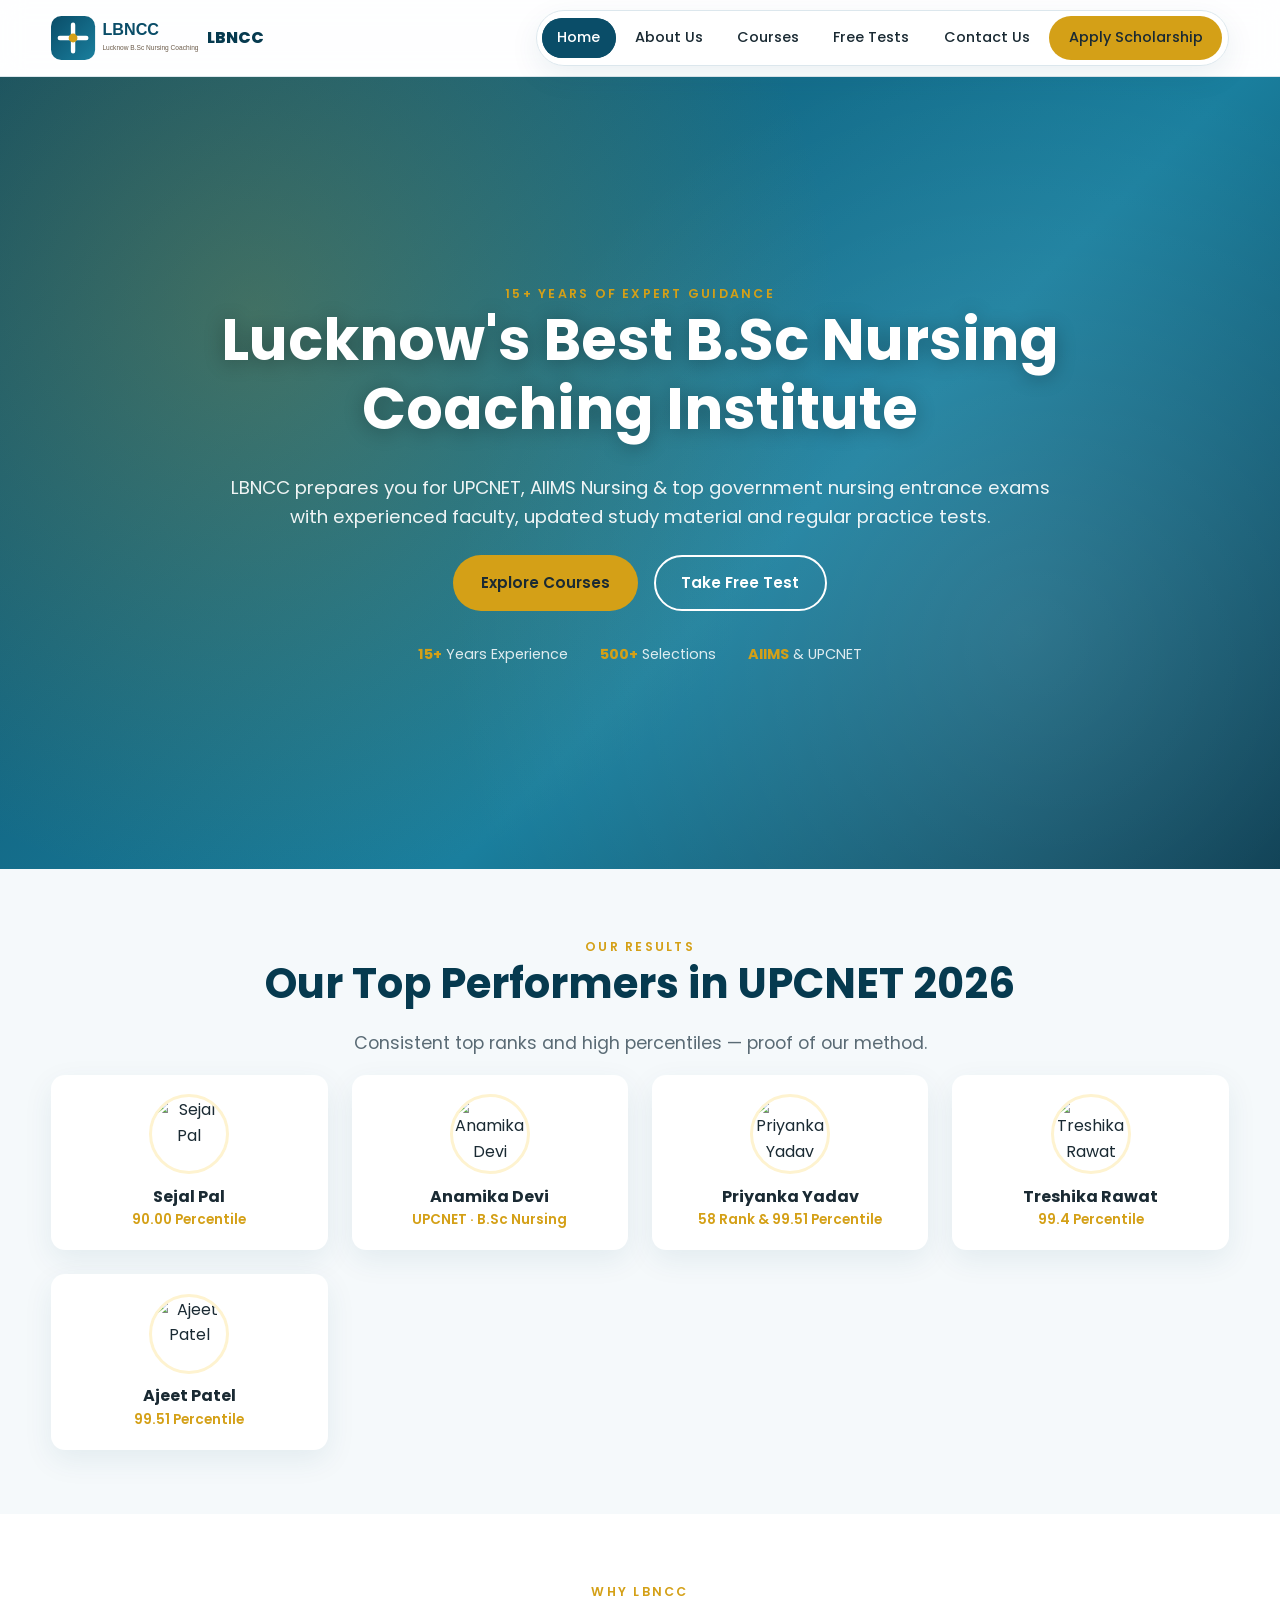
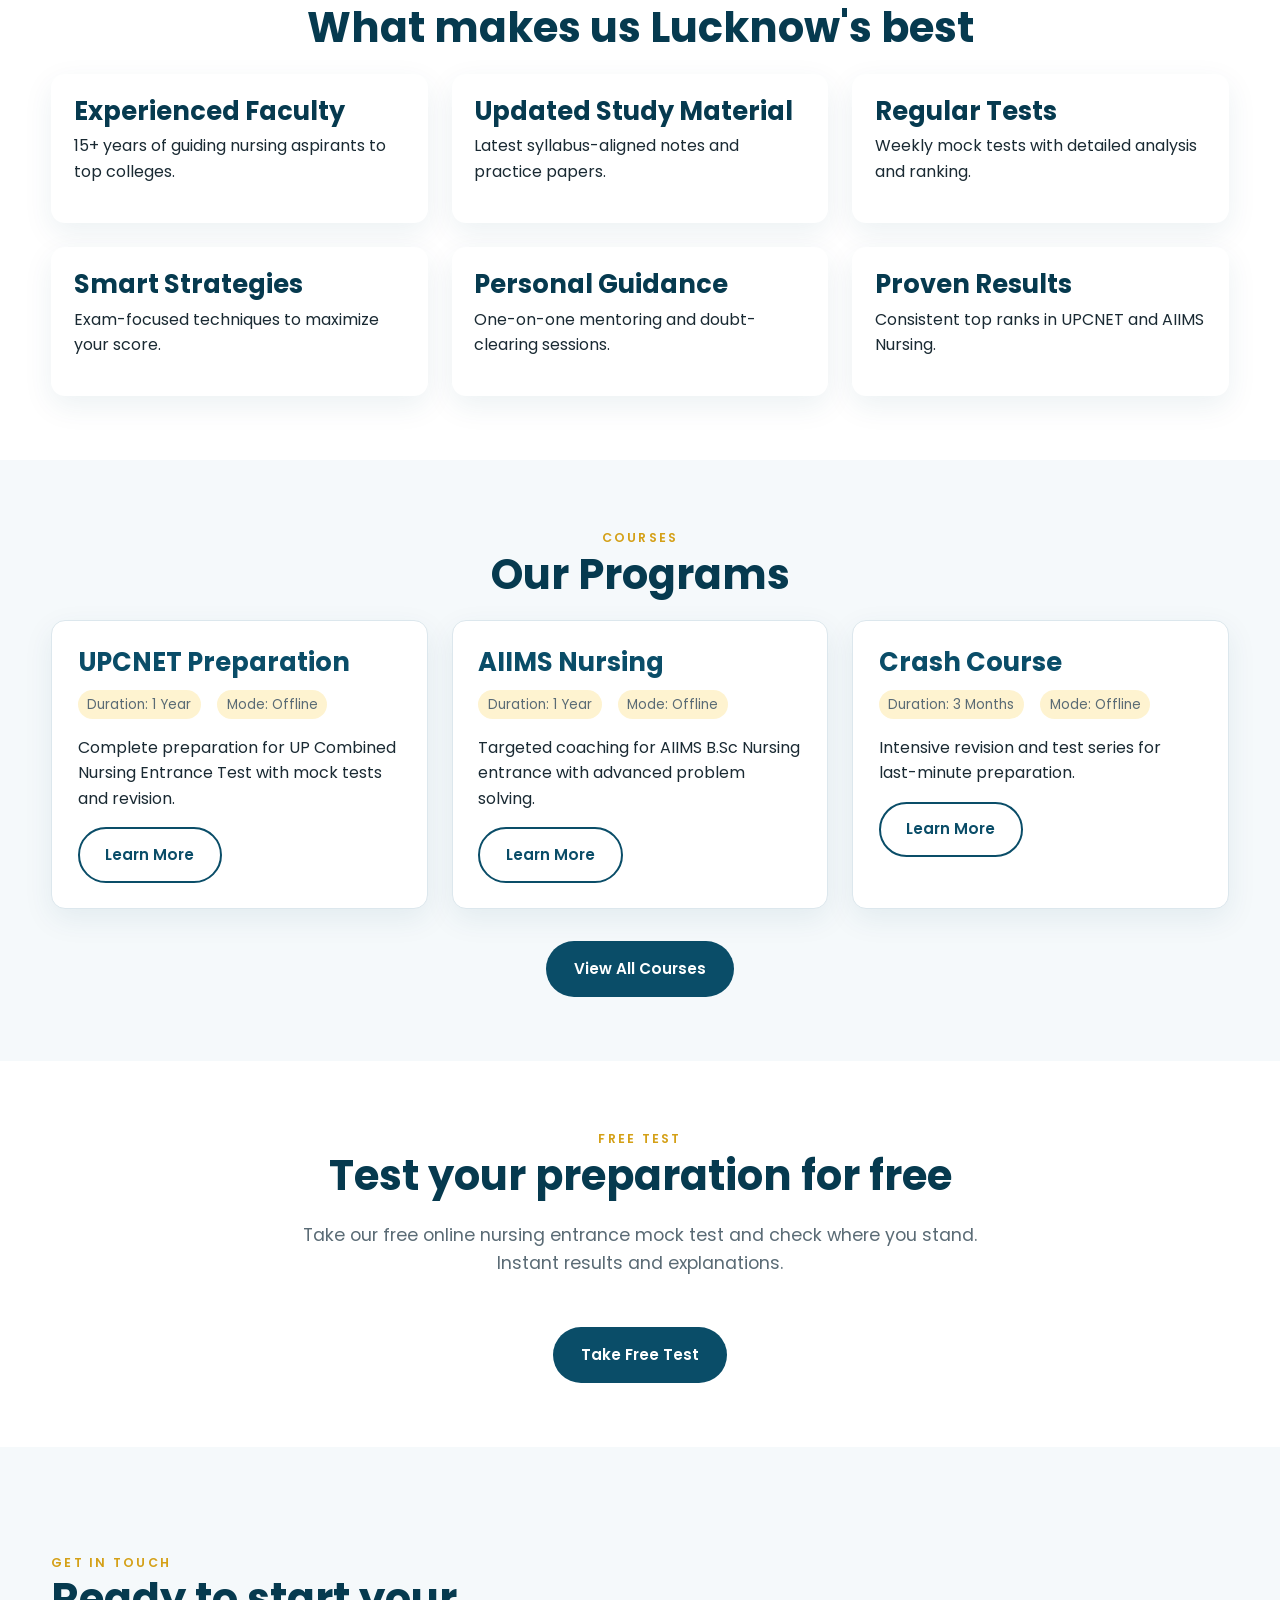
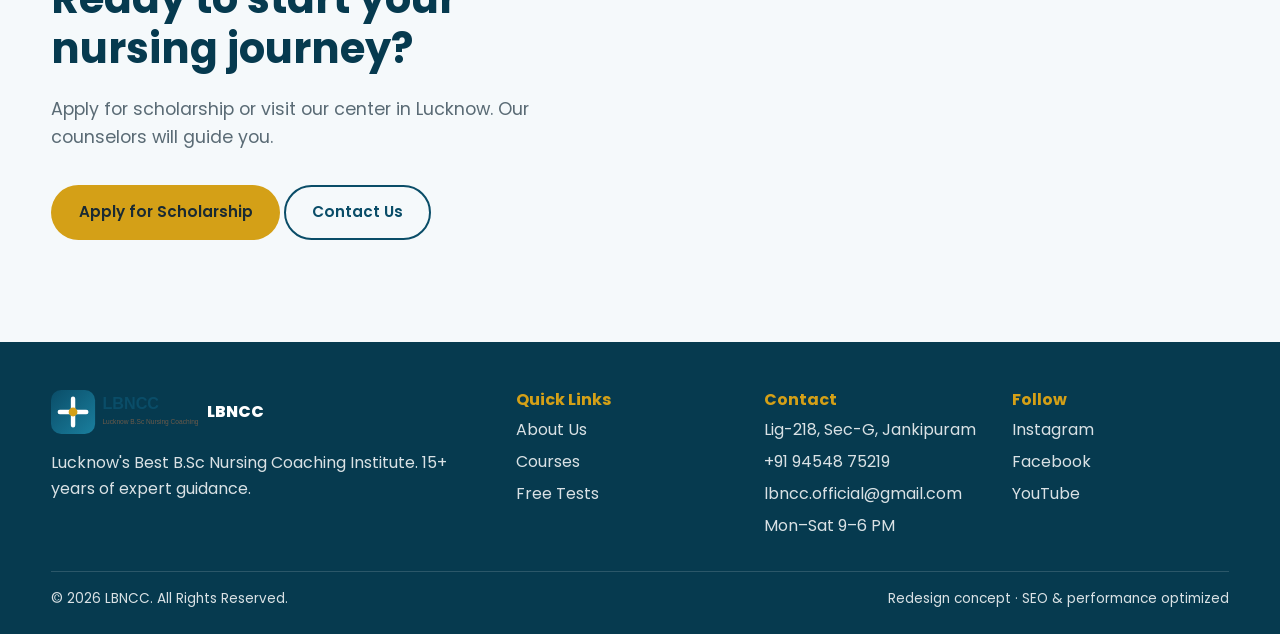
==== commit 6eb19855: "Add all top performers from main site (5 students) with redesign colors" ====
--- a/index.html
+++ b/index.html
@@ -73,9 +73,10 @@
       </div>
       <div class="grid grid--4">
         <div class="performer reveal"><img class="performer__img" src="https://picsum.photos/seed/sejal/120/120" alt="Sejal Pal" loading="lazy"><div class="performer__name">Sejal Pal</div><div class="performer__rank">90.00 Percentile</div></div>
-        <div class="performer reveal"><img class="performer__img" src="https://picsum.photos/seed/anamika/120/120" alt="Anamika Devi" loading="lazy"><div class="performer__name">Anamika Devi</div><div class="performer__rank">UPCNET</div></div>
+        <div class="performer reveal"><img class="performer__img" src="https://picsum.photos/seed/anamika/120/120" alt="Anamika Devi" loading="lazy"><div class="performer__name">Anamika Devi</div><div class="performer__rank">UPCNET · B.Sc Nursing</div></div>
         <div class="performer reveal"><img class="performer__img" src="https://picsum.photos/seed/priyanka/120/120" alt="Priyanka Yadav" loading="lazy"><div class="performer__name">Priyanka Yadav</div><div class="performer__rank">58 Rank & 99.51 Percentile</div></div>
         <div class="performer reveal"><img class="performer__img" src="https://picsum.photos/seed/treshika/120/120" alt="Treshika Rawat" loading="lazy"><div class="performer__name">Treshika Rawat</div><div class="performer__rank">99.4 Percentile</div></div>
+        <div class="performer reveal"><img class="performer__img" src="https://picsum.photos/seed/ajeet/120/120" alt="Ajeet Patel" loading="lazy"><div class="performer__name">Ajeet Patel</div><div class="performer__rank">99.51 Percentile</div></div>
       </div>
     </div>
   </section>
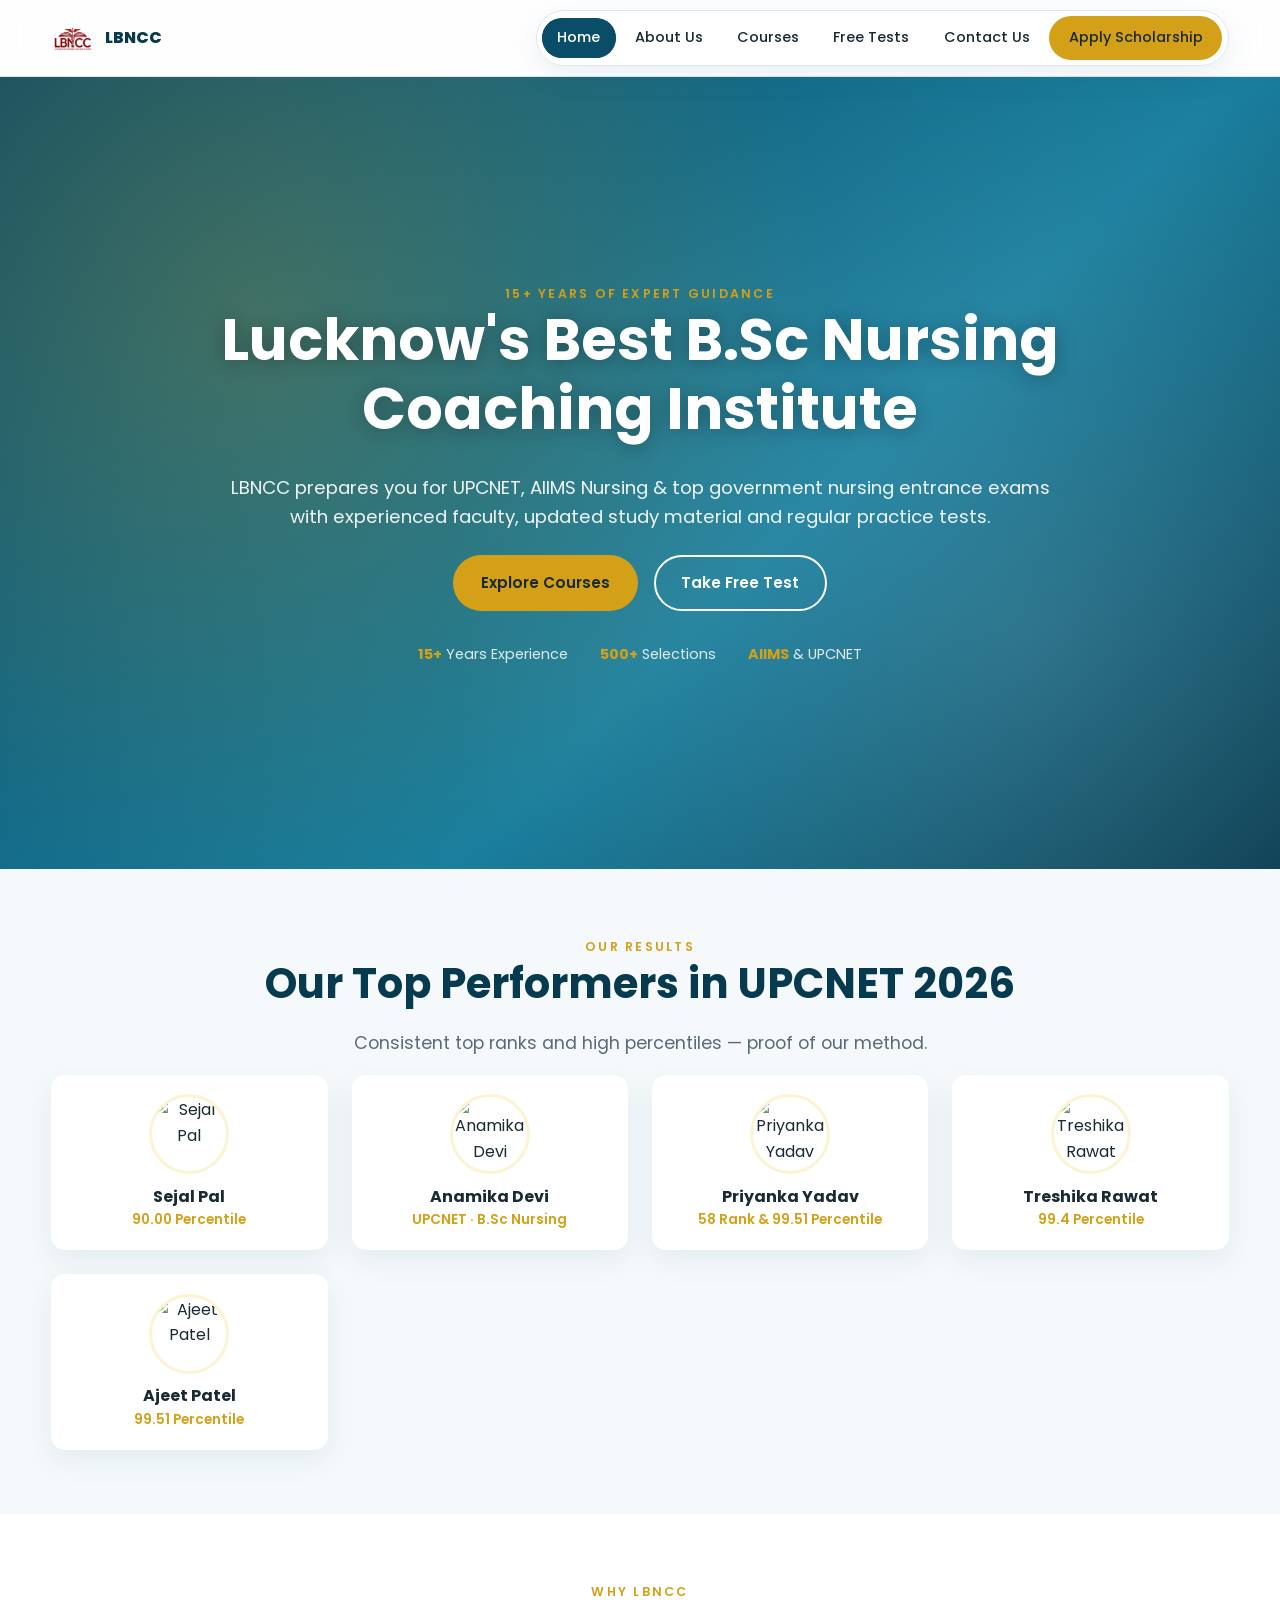
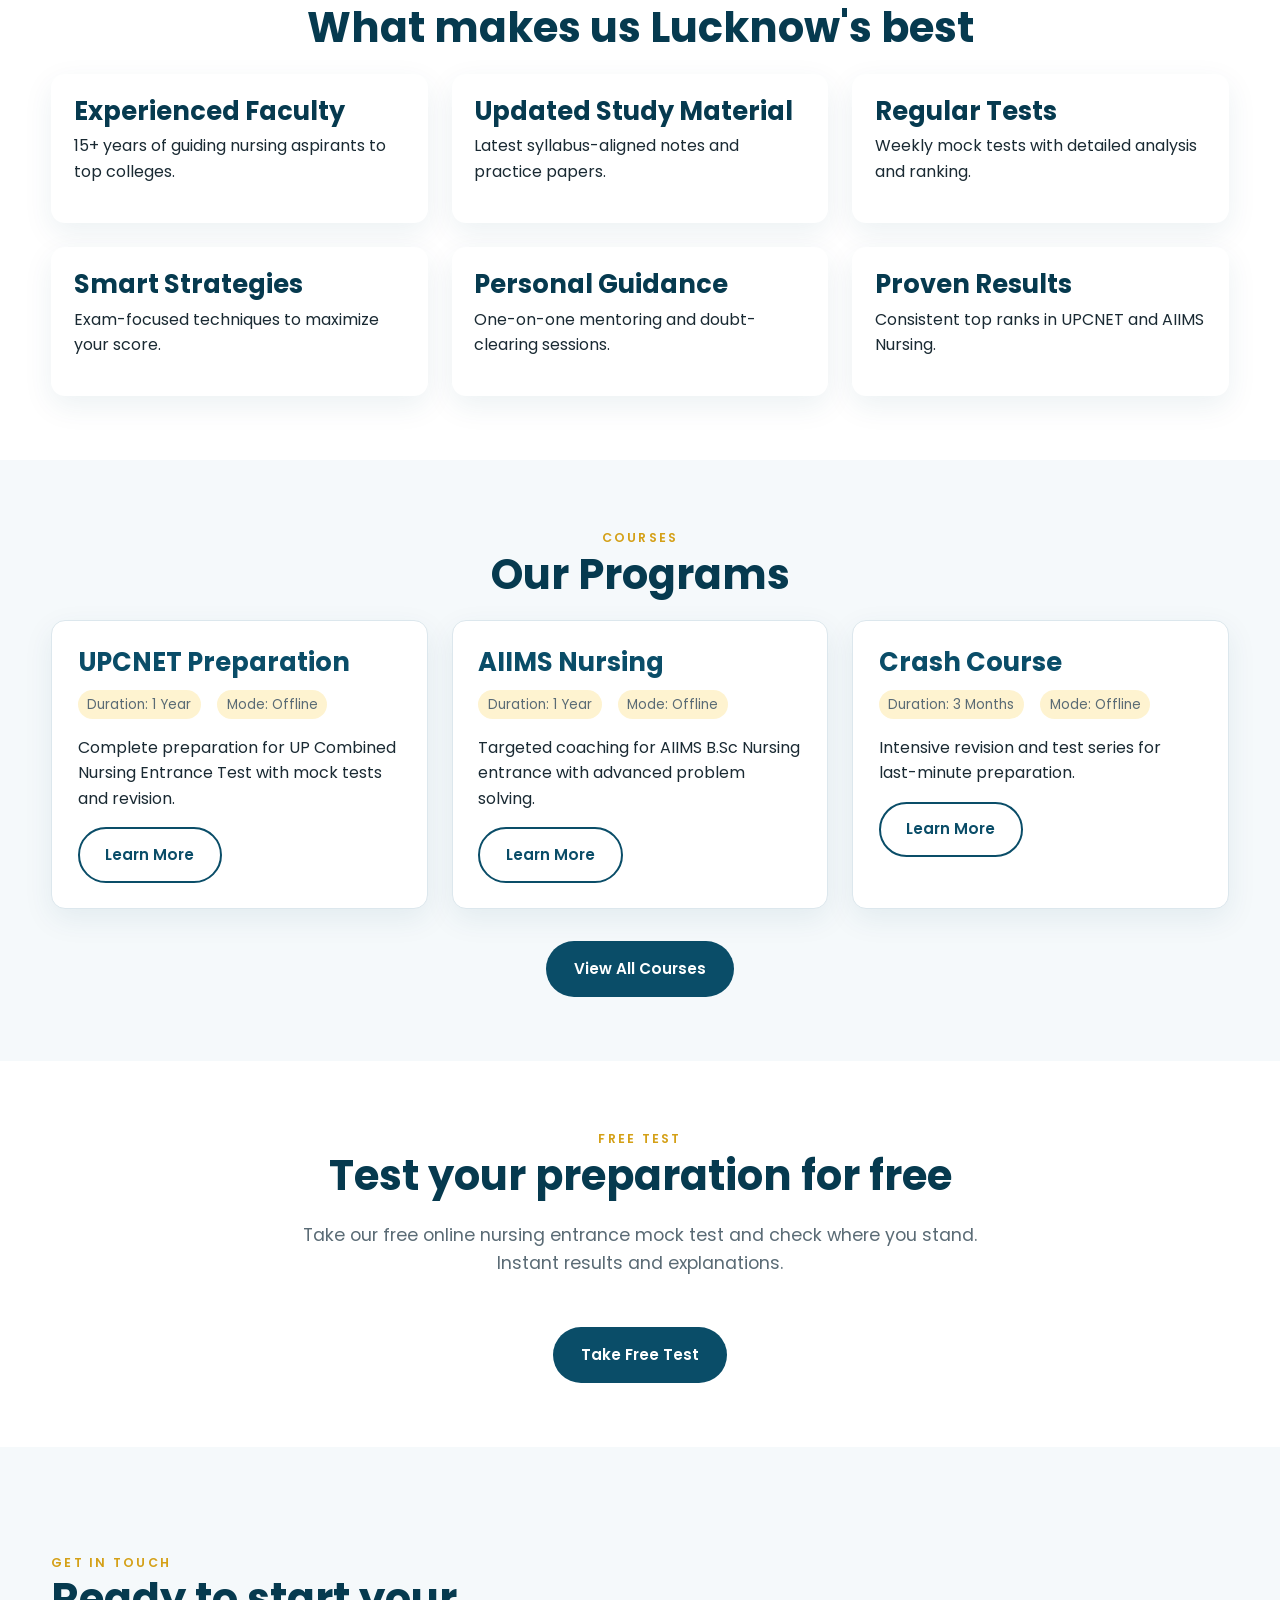
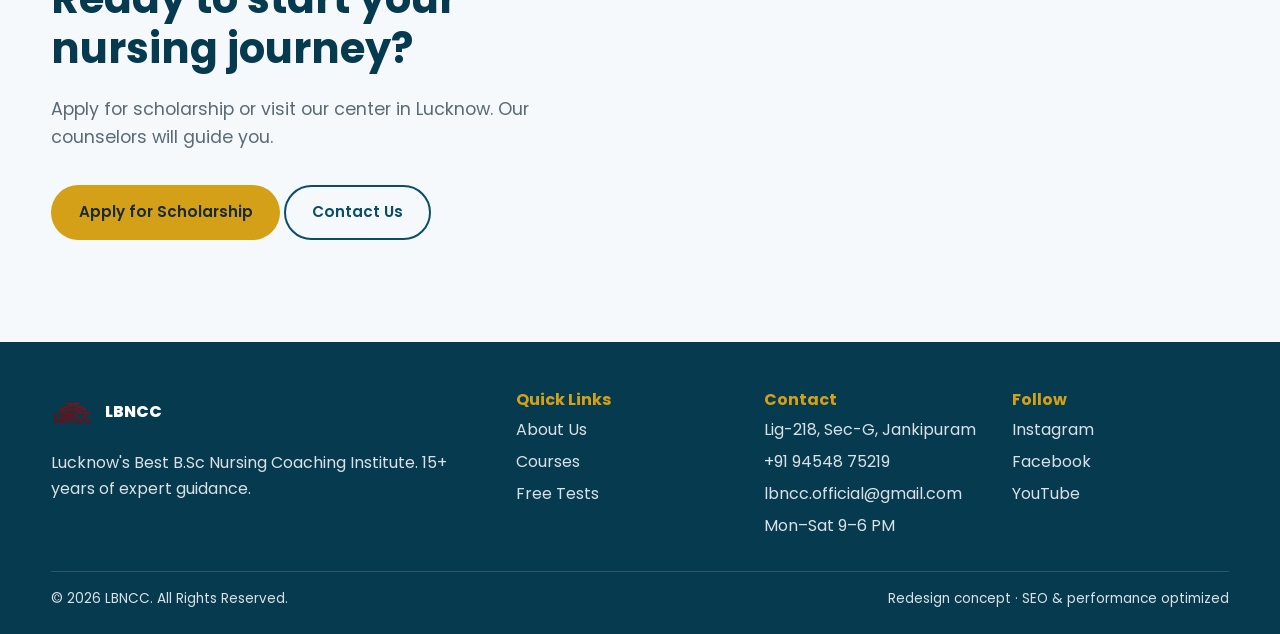
==== commit 19654892: "Replace logo with uploaded brand logo (webp)" ====
--- a/index.html
+++ b/index.html
@@ -9,10 +9,10 @@
 <link rel="canonical" href="https://lbncc.com/">
 <meta property="og:title" content="LBNCC — Lucknow's Best B.Sc Nursing Coaching">
 <meta property="og:description" content="Join LBNCC Lucknow for B.Sc Nursing entrance exam preparation. UPCNET, AIIMS Nursing & more.">
-<meta property="og:image" content="https://lbncc.com/assets/img/logo.svg">
+<meta property="og:image" content="https://lbncc.com/assets/img/logo.webp">
 <meta property="og:url" content="https://lbncc.com/">
 <meta name="twitter:card" content="summary_large_image">
-<link rel="icon" href="assets/img/logo.svg">
+<link rel="icon" href="assets/img/logo.webp">
 <link rel="preconnect" href="https://fonts.googleapis.com">
 <link rel="preconnect" href="https://fonts.gstatic.com" crossorigin>
 <link href="https://fonts.googleapis.com/css2?family=Poppins:wght@400;500;600;700;800&display=swap" rel="stylesheet">
@@ -33,7 +33,7 @@
 <a class="skip-link" href="#main">Skip to content</a>
 <header class="site-header">
   <div class="container">
-    <a class="logo" href="index.html"><img src="assets/img/logo.svg" alt="LBNCC logo" width="44" height="44"> LBNCC</a>
+    <a class="logo" href="index.html"><img src="assets/img/logo.webp" alt="LBNCC logo" width="44" height="44"> LBNCC</a>
     <button class="nav-toggle" aria-expanded="false" aria-label="Toggle menu">☰</button>
     <nav class="nav" aria-label="Primary">
       <a href="index.html">Home</a>
@@ -159,7 +159,7 @@
   <div class="container">
     <div class="footer-grid">
       <div>
-        <a class="logo" href="index.html" style="color:#fff;"><img src="assets/img/logo.svg" alt="LBNCC logo" width="44" height="44"> LBNCC</a>
+        <a class="logo" href="index.html" style="color:#fff;"><img src="assets/img/logo.webp" alt="LBNCC logo" width="44" height="44"> LBNCC</a>
         <p style="margin-top:1rem;">Lucknow's Best B.Sc Nursing Coaching Institute. 15+ years of expert guidance.</p>
       </div>
       <div><h4>Quick Links</h4><ul style="list-style:none;padding:0;margin:0;display:grid;gap:.4rem;"><li><a href="about.html">About Us</a></li><li><a href="courses.html">Courses</a></li><li><a href="freetest.html">Free Tests</a></li></ul></div>
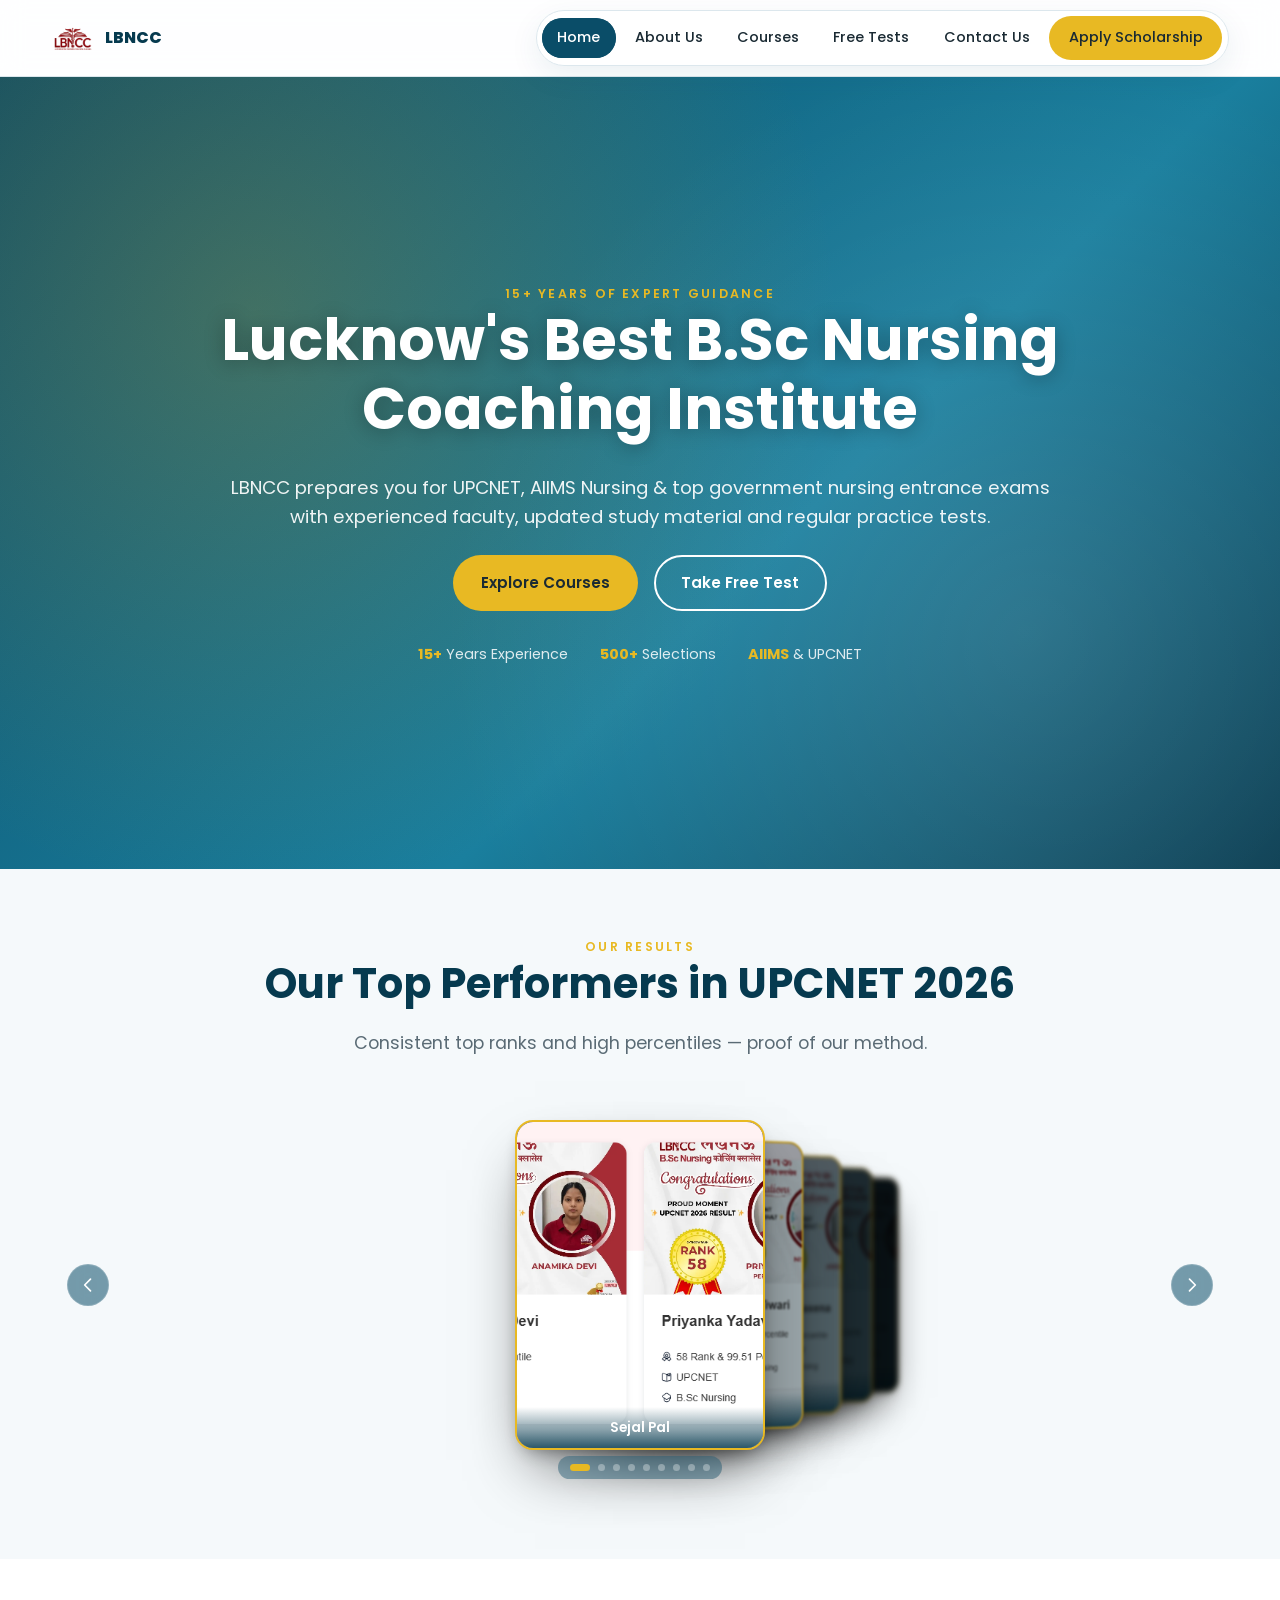
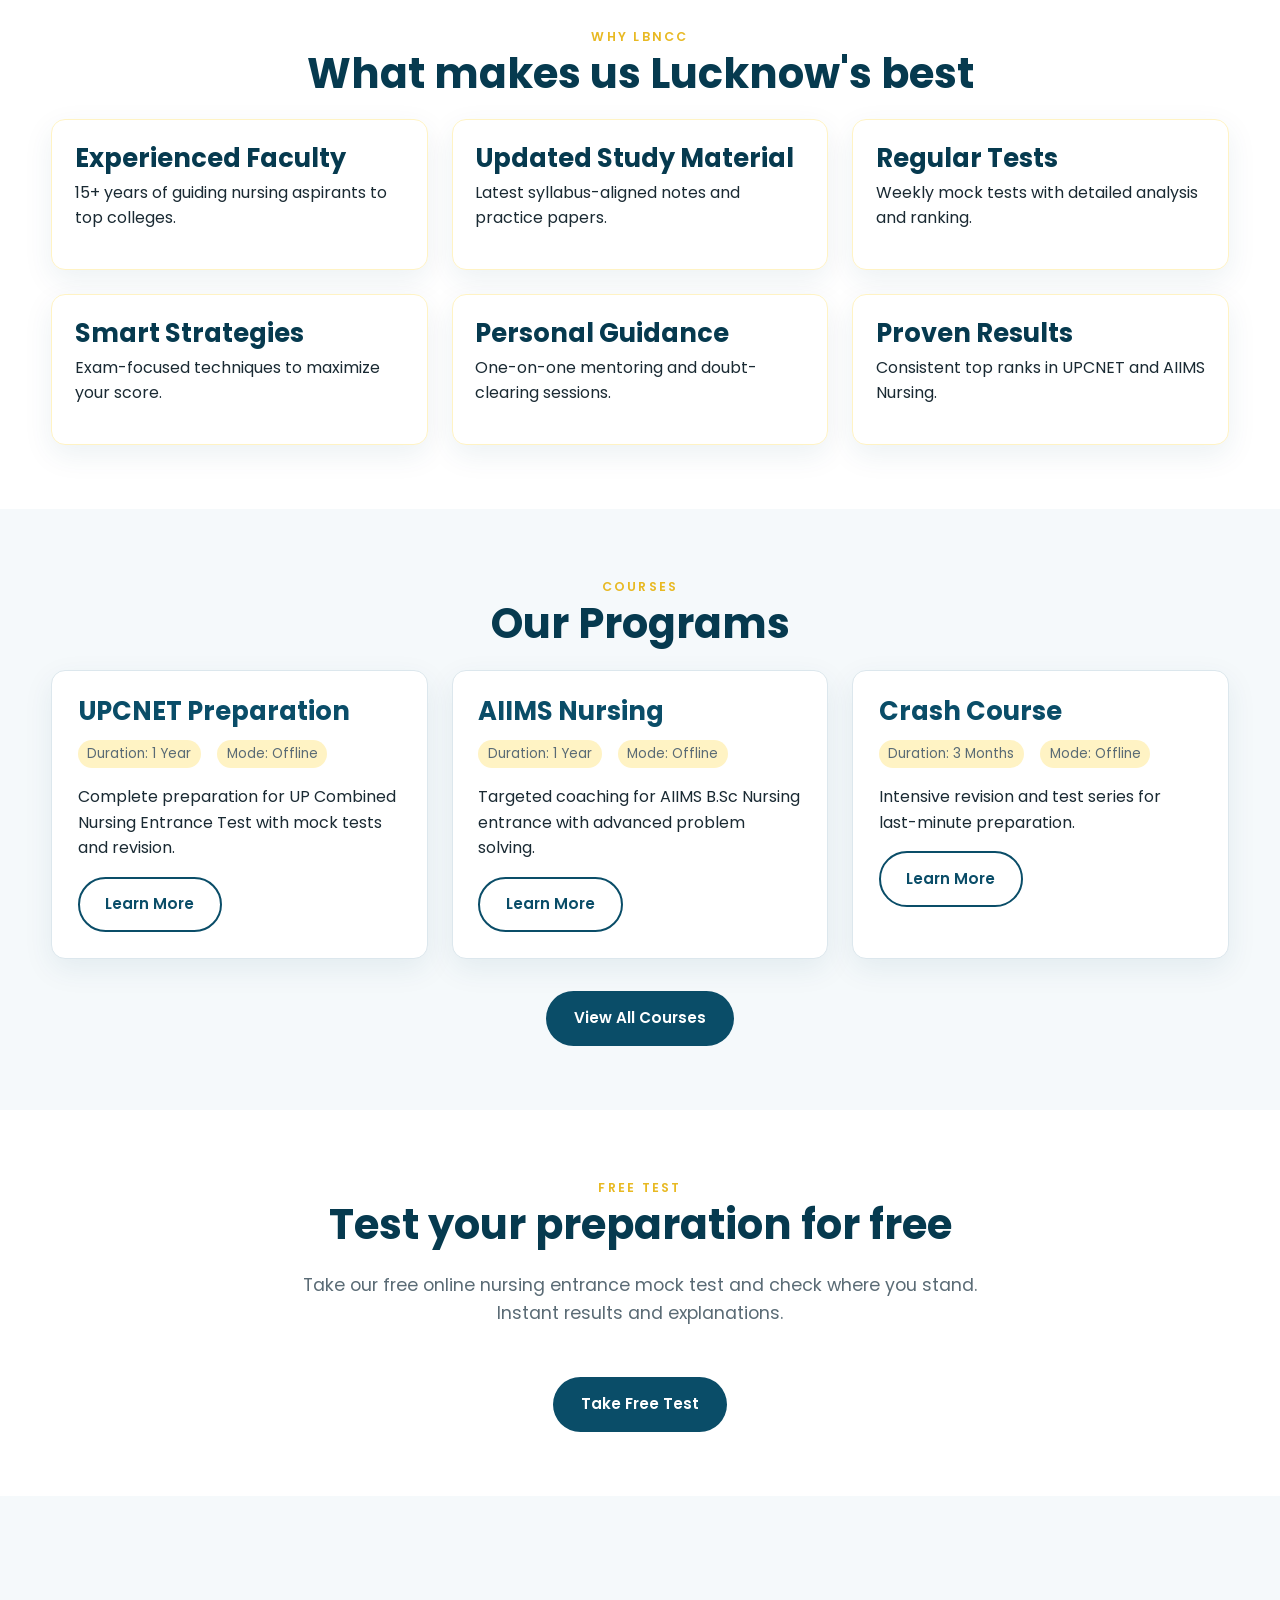
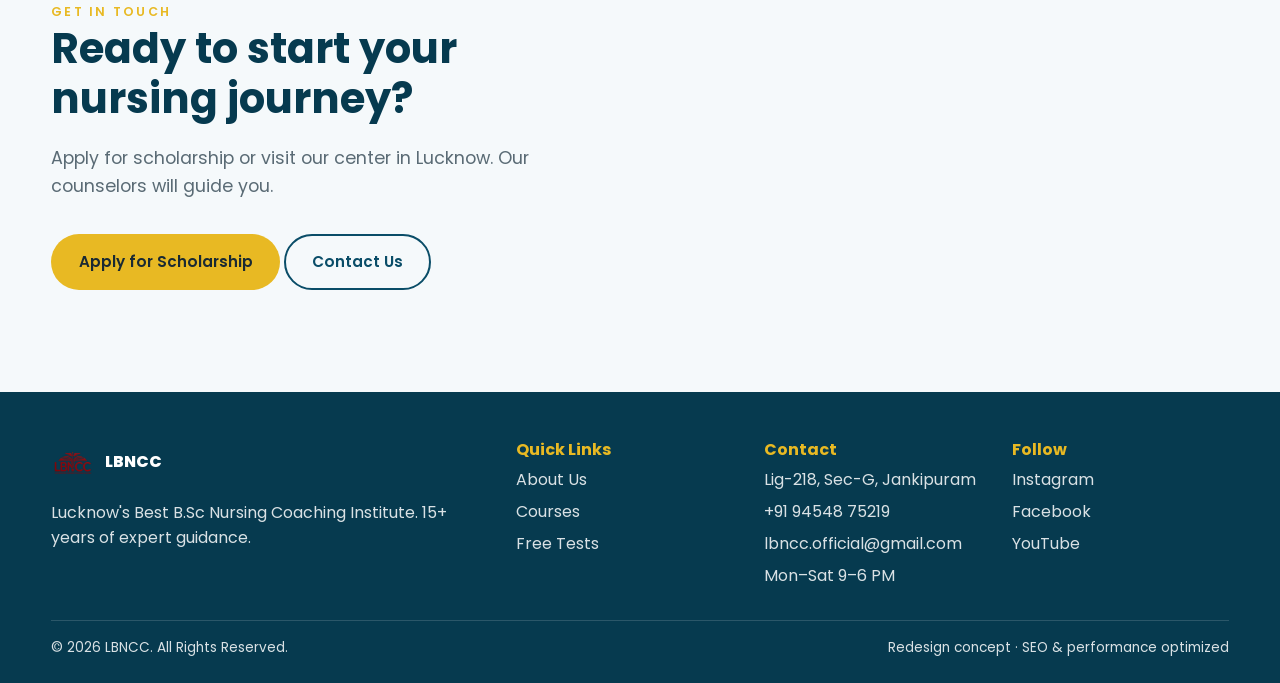
==== commit 3b1feb9e: "Add DepthCarousel for top performers; golden accents; color match logo" ====
--- a/index.html
+++ b/index.html
@@ -16,7 +16,7 @@
 <link rel="preconnect" href="https://fonts.googleapis.com">
 <link rel="preconnect" href="https://fonts.gstatic.com" crossorigin>
 <link href="https://fonts.googleapis.com/css2?family=Poppins:wght@400;500;600;700;800&display=swap" rel="stylesheet">
-<link rel="stylesheet" href="assets/css/style.css?v=1">
+<link rel="stylesheet" href="assets/css/style.css?v=2">
 <script type="application/ld+json">
 {
   "@context": "https://schema.org",
@@ -71,12 +71,8 @@
         <h2>Our Top Performers in UPCNET 2026</h2>
         <p class="lead">Consistent top ranks and high percentiles — proof of our method.</p>
       </div>
-      <div class="grid grid--4">
-        <div class="performer reveal"><img class="performer__img" src="https://picsum.photos/seed/sejal/120/120" alt="Sejal Pal" loading="lazy"><div class="performer__name">Sejal Pal</div><div class="performer__rank">90.00 Percentile</div></div>
-        <div class="performer reveal"><img class="performer__img" src="https://picsum.photos/seed/anamika/120/120" alt="Anamika Devi" loading="lazy"><div class="performer__name">Anamika Devi</div><div class="performer__rank">UPCNET · B.Sc Nursing</div></div>
-        <div class="performer reveal"><img class="performer__img" src="https://picsum.photos/seed/priyanka/120/120" alt="Priyanka Yadav" loading="lazy"><div class="performer__name">Priyanka Yadav</div><div class="performer__rank">58 Rank & 99.51 Percentile</div></div>
-        <div class="performer reveal"><img class="performer__img" src="https://picsum.photos/seed/treshika/120/120" alt="Treshika Rawat" loading="lazy"><div class="performer__name">Treshika Rawat</div><div class="performer__rank">99.4 Percentile</div></div>
-        <div class="performer reveal"><img class="performer__img" src="https://picsum.photos/seed/ajeet/120/120" alt="Ajeet Patel" loading="lazy"><div class="performer__name">Ajeet Patel</div><div class="performer__rank">99.51 Percentile</div></div>
+      <div class="depth-carousel" id="performers-carousel" style="height:420px; position:relative;">
+        <div class="depth-carousel__stage" id="performers-stage"></div>
       </div>
     </div>
   </section>
@@ -172,7 +168,7 @@
     </div>
   </div>
 </footer>
-<script src="assets/js/main.js?v=1" defer></script>
+<script src="assets/js/main.js?v=2" defer></script>
 <script>document.querySelectorAll('.yr').forEach(e=>e.textContent=new Date().getFullYear());</script>
 </body>
 </html>
--- a/assets/css/style.css
+++ b/assets/css/style.css
@@ -5,8 +5,8 @@
   --color-muted: #5a6b75;
   --color-primary: #0a4d68;
   --color-primary-dark: #063a4f;
-  --color-accent: #d4a017;
-  --color-accent-soft: #fef3d0;
+  --color-accent: #e8b923;
+  --color-accent-soft: #fff3c4;
   --color-border: #dce7ed;
   --color-success: #2f6b3a;
   --radius: 14px;
@@ -83,7 +83,8 @@
 .grid--4 { grid-template-columns: repeat(4, 1fr); }
 @media (max-width: 900px) { .grid--3, .grid--4 { grid-template-columns: repeat(2,1fr); } }
 @media (max-width: 600px) { .grid--2, .grid--3, .grid--4 { grid-template-columns: 1fr; } }
-.card { background: var(--color-surface); border-radius: var(--radius); overflow: hidden; box-shadow: var(--shadow); transition: transform .25s ease, box-shadow .25s ease; }
+.card { background: var(--color-surface); border-radius: var(--radius); overflow: hidden; box-shadow: var(--shadow); border: 1px solid var(--color-accent-soft); transition: transform .25s ease, box-shadow .25s ease, border-color .25s ease; }
+.card:hover { transform: translateY(-6px); box-shadow: var(--shadow-lg); border-color: var(--color-accent); }
 .card:hover { transform: translateY(-6px); box-shadow: var(--shadow-lg); }
 .card img { width: 100%; aspect-ratio: 4/3; object-fit: cover; }
 .card__body { padding: 1.4rem; }
@@ -163,4 +164,21 @@
 .mt-2 { margin-top: 2rem; }
 .mb-1 { margin-bottom: 1rem; }
 .lead { font-size: 1.1rem; color: var(--color-muted); }
-.map-embed { border: 0; width: 100%; height: 360px; border-radius: var(--radius); }+.map-embed { border: 0; width: 100%; height: 360px; border-radius: var(--radius); }
+
+/* Depth Carousel (React Bits style, vanilla) */
+.depth-carousel { position: relative; width: 100%; height: 100%; min-height: 320px; display: flex; align-items: center; justify-content: center; perspective: 1400px; perspective-origin: 50% 50%; touch-action: pan-y; outline: none; user-select: none; cursor: grab; }
+.depth-carousel:active { cursor: grabbing; }
+.depth-carousel__stage { position: absolute; inset: 0; transform-style: preserve-3d; }
+.depth-carousel__card { position: absolute; top: 50%; left: 50%; transform-origin: center center; overflow: hidden; background: #0b0d12; box-shadow: 0 30px 60px -20px rgba(0,0,0,.65), 0 8px 20px -10px rgba(0,0,0,.5); will-change: transform, opacity, filter; cursor: pointer; transform: translate(-50%,-50%); border-radius: 18px; border: 2px solid var(--color-accent); }
+.depth-carousel__card img { width: 100%; height: 100%; object-fit: cover; display: block; pointer-events: none; }
+.depth-carousel__tint { position: absolute; inset: 0; opacity: 0; pointer-events: none; mix-blend-mode: multiply; background: var(--color-primary-dark); }
+.depth-carousel__label { position: absolute; bottom: 0; left: 0; right: 0; padding: .6rem; background: linear-gradient(180deg, transparent, rgba(6,58,79,.85)); color: #fff; font-weight: 600; font-size: .85rem; text-align: center; }
+.depth-carousel__arrow { position: absolute; top: 50%; transform: translateY(-50%); z-index: 3000; width: 42px; height: 42px; display: grid; place-items: center; border: 1px solid rgba(255,255,255,.18); border-radius: 999px; background: rgba(10,77,104,.55); backdrop-filter: blur(8px); color: #fff; cursor: pointer; transition: background .2s ease, border-color .2s ease, transform .2s ease; }
+.depth-carousel__arrow:hover { background: rgba(10,77,104,.85); border-color: var(--color-accent); }
+.depth-carousel__arrow:active { transform: translateY(-50%) scale(.94); }
+.depth-carousel__arrow--prev { left: 16px; }
+.depth-carousel__arrow--next { right: 16px; }
+.depth-carousel__dots { position: absolute; bottom: 16px; left: 50%; transform: translateX(-50%); z-index: 3000; display: flex; gap: 8px; padding: 8px 12px; border-radius: 999px; background: rgba(10,77,104,.4); backdrop-filter: blur(6px); }
+.depth-carousel__dot { width: 7px; height: 7px; padding: 0; border: none; border-radius: 999px; background: rgba(255,255,255,.32); cursor: pointer; transition: width .25s ease, background .25s ease; }
+.depth-carousel__dot.is-active { width: 20px; background: var(--color-accent); }
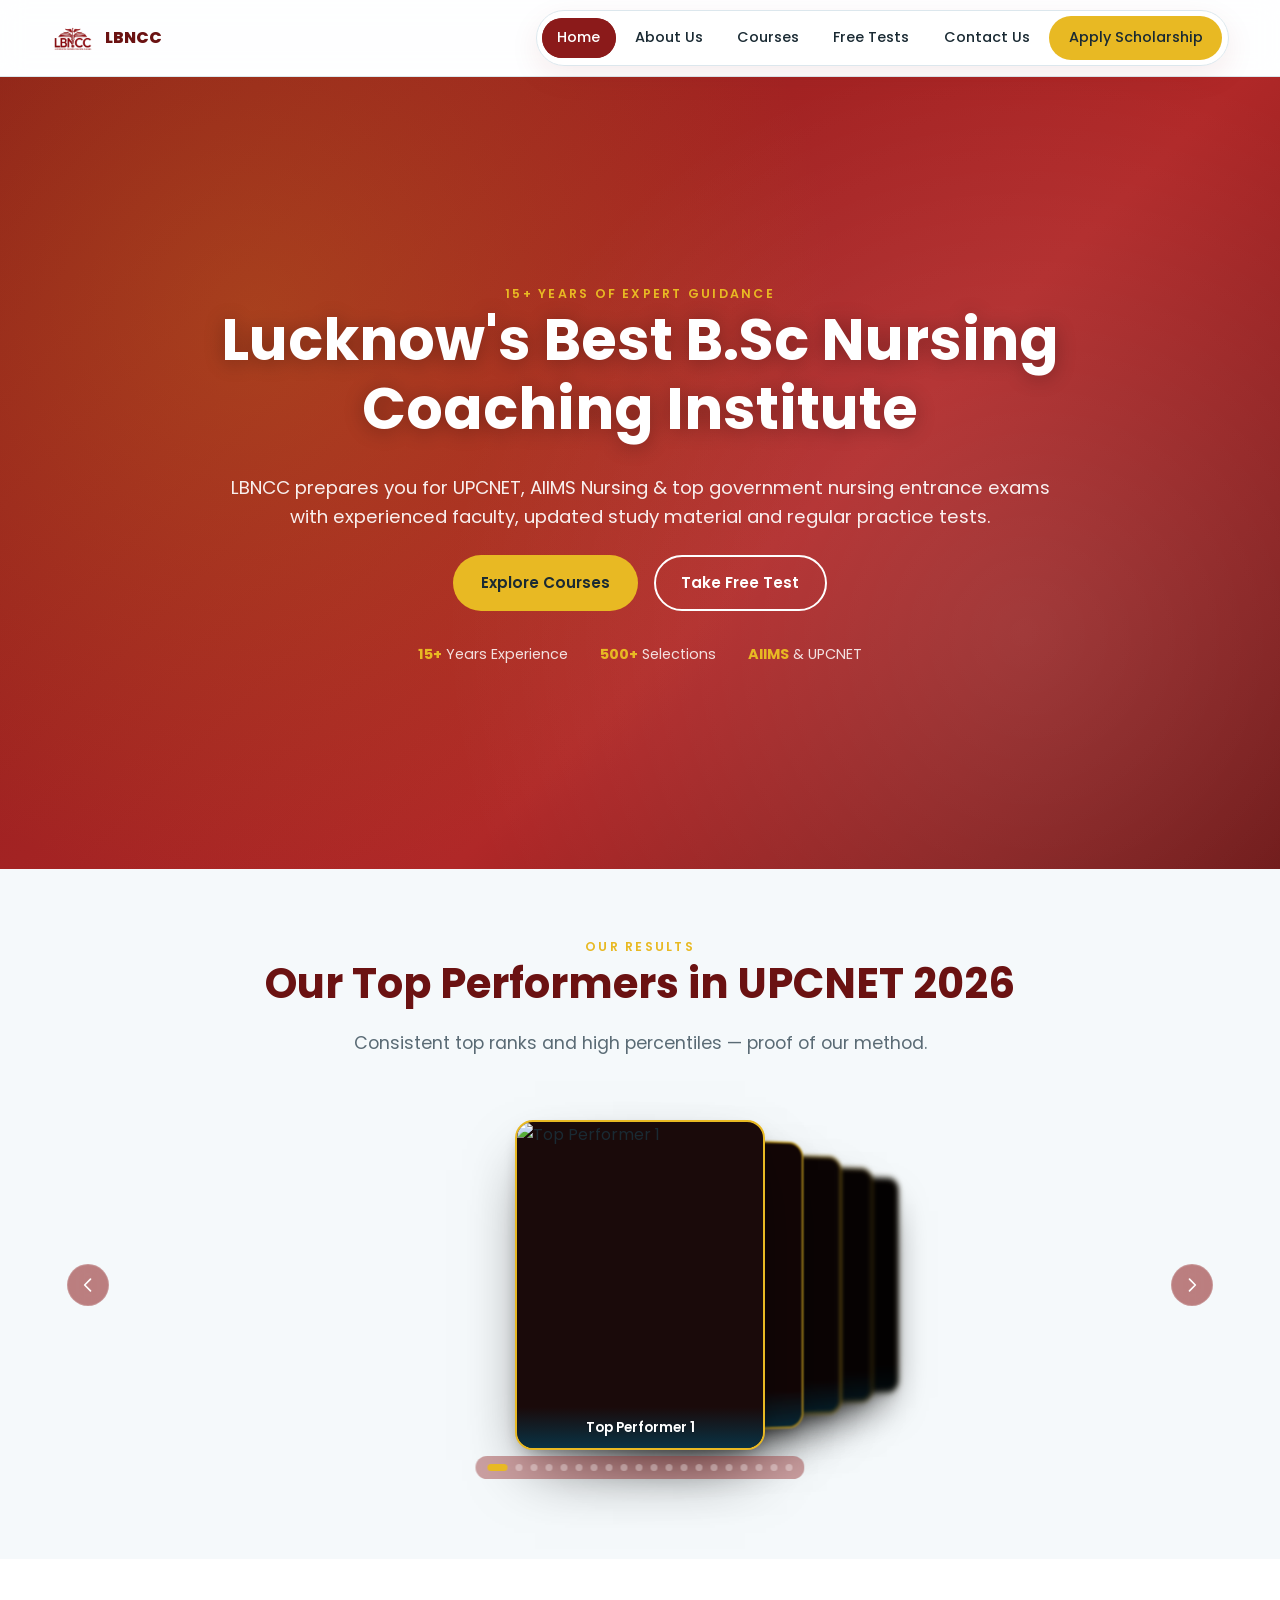
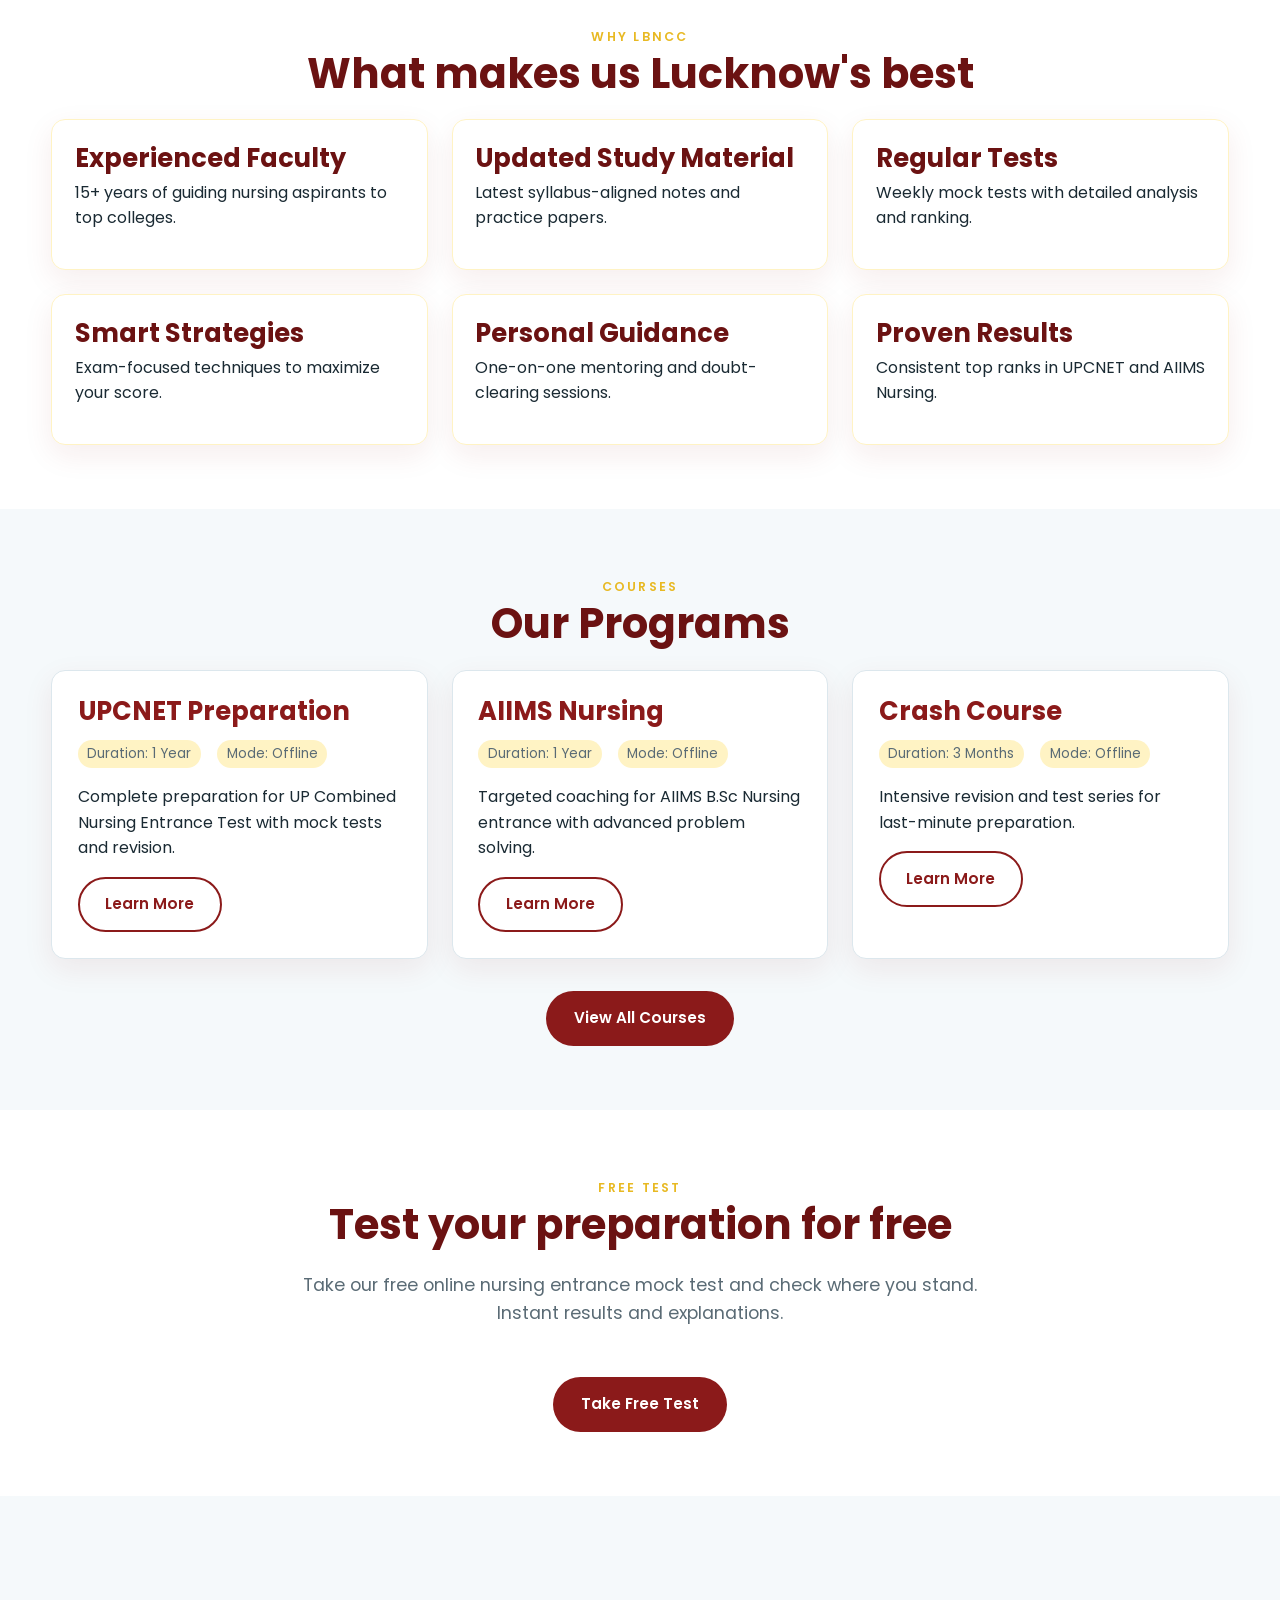
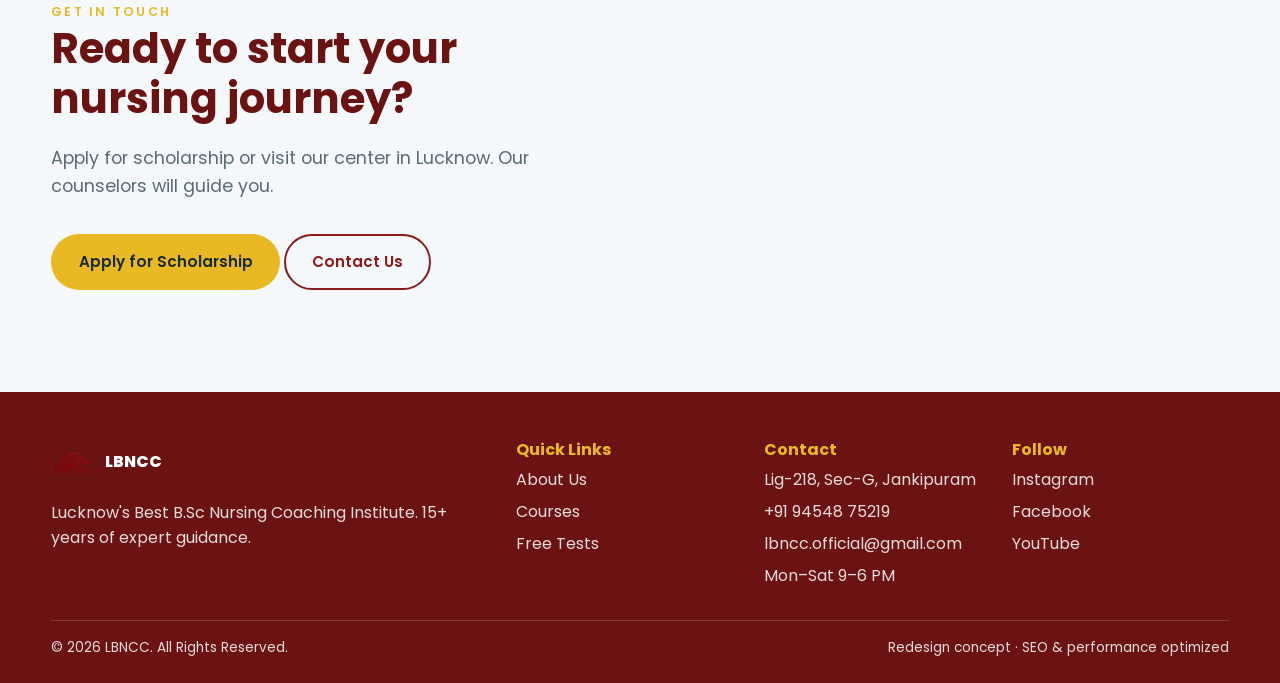
==== commit 3e937648: "20 carousel placeholders; recolor to match logo (maroon + gold)" ====
--- a/index.html
+++ b/index.html
@@ -2,7 +2,7 @@
 <html lang="en-IN">
 <head>
 <meta charset="UTF-8">
-<meta name="viewport" content="width=device-width, initial-scale=1.0"><meta name="robots" content="index, follow"><meta name="theme-color" content="#0a4d68">
+<meta name="viewport" content="width=device-width, initial-scale=1.0"><meta name="robots" content="index, follow"><meta name="theme-color" content="#8b1a1a">
 <title>LBNCC — Lucknow's Best B.Sc Nursing Coaching Institute</title>
 <meta name="description" content="LBNCC Lucknow: Best B.Sc Nursing coaching for UPCNET, AIIMS Nursing & top entrance exams. 15+ years experience, expert faculty, regular tests. Apply for scholarship.">
 <meta name="keywords" content="LBNCC, B.Sc Nursing coaching Lucknow, UPCNET preparation, AIIMS nursing coaching, nursing entrance exam Lucknow">
@@ -16,7 +16,7 @@
 <link rel="preconnect" href="https://fonts.googleapis.com">
 <link rel="preconnect" href="https://fonts.gstatic.com" crossorigin>
 <link href="https://fonts.googleapis.com/css2?family=Poppins:wght@400;500;600;700;800&display=swap" rel="stylesheet">
-<link rel="stylesheet" href="assets/css/style.css?v=2">
+<link rel="stylesheet" href="assets/css/style.css?v=3">
 <script type="application/ld+json">
 {
   "@context": "https://schema.org",
@@ -168,7 +168,7 @@
     </div>
   </div>
 </footer>
-<script src="assets/js/main.js?v=2" defer></script>
+<script src="assets/js/main.js?v=3" defer></script>
 <script>document.querySelectorAll('.yr').forEach(e=>e.textContent=new Date().getFullYear());</script>
 </body>
 </html>
--- a/assets/css/style.css
+++ b/assets/css/style.css
@@ -3,16 +3,16 @@
   --color-surface: #ffffff;
   --color-text: #1a2a33;
   --color-muted: #5a6b75;
-  --color-primary: #0a4d68;
-  --color-primary-dark: #063a4f;
+  --color-primary: #8b1a1a;
+  --color-primary-dark: #6b1212;
   --color-accent: #e8b923;
   --color-accent-soft: #fff3c4;
   --color-border: #dce7ed;
   --color-success: #2f6b3a;
   --radius: 14px;
   --radius-sm: 8px;
-  --shadow: 0 10px 30px rgba(10,77,104,.08);
-  --shadow-lg: 0 20px 50px rgba(10,77,104,.14);
+  --shadow: 0 10px 30px rgba(139,26,26,.08);
+  --shadow-lg: 0 20px 50px rgba(139,26,26,.14);
   --maxw: 1200px;
   --header-h: 76px;
 }
@@ -62,7 +62,7 @@
 }
 
 /* Hero */
-.hero { position: relative; min-height: 88vh; display: grid; place-items: center; text-align: center; color: #fff; background: linear-gradient(135deg, #0a4d68 0%, #1a7f9e 60%, #063a4f 100%); padding: 2rem 0; overflow: hidden; }
+.hero { position: relative; min-height: 88vh; display: grid; place-items: center; text-align: center; color: #fff; background: linear-gradient(135deg, #8b1a1a 0%, #b02828 60%, #6b1212 100%); padding: 2rem 0; overflow: hidden; }
 .hero::before { content: ""; position: absolute; inset: 0; background: radial-gradient(circle at 20% 30%, rgba(212,160,23,.25), transparent 50%), radial-gradient(circle at 80% 70%, rgba(255,255,255,.12), transparent 50%); }
 .hero .content { position: relative; max-width: 860px; }
 .hero h1 { color: #fff; text-shadow: 0 2px 20px rgba(0,0,0,.3); }
@@ -170,15 +170,15 @@
 .depth-carousel { position: relative; width: 100%; height: 100%; min-height: 320px; display: flex; align-items: center; justify-content: center; perspective: 1400px; perspective-origin: 50% 50%; touch-action: pan-y; outline: none; user-select: none; cursor: grab; }
 .depth-carousel:active { cursor: grabbing; }
 .depth-carousel__stage { position: absolute; inset: 0; transform-style: preserve-3d; }
-.depth-carousel__card { position: absolute; top: 50%; left: 50%; transform-origin: center center; overflow: hidden; background: #0b0d12; box-shadow: 0 30px 60px -20px rgba(0,0,0,.65), 0 8px 20px -10px rgba(0,0,0,.5); will-change: transform, opacity, filter; cursor: pointer; transform: translate(-50%,-50%); border-radius: 18px; border: 2px solid var(--color-accent); }
+.depth-carousel__card { position: absolute; top: 50%; left: 50%; transform-origin: center center; overflow: hidden; background: #1a0a0a; box-shadow: 0 30px 60px -20px rgba(0,0,0,.65), 0 8px 20px -10px rgba(0,0,0,.5); will-change: transform, opacity, filter; cursor: pointer; transform: translate(-50%,-50%); border-radius: 18px; border: 2px solid var(--color-accent); }
 .depth-carousel__card img { width: 100%; height: 100%; object-fit: cover; display: block; pointer-events: none; }
 .depth-carousel__tint { position: absolute; inset: 0; opacity: 0; pointer-events: none; mix-blend-mode: multiply; background: var(--color-primary-dark); }
 .depth-carousel__label { position: absolute; bottom: 0; left: 0; right: 0; padding: .6rem; background: linear-gradient(180deg, transparent, rgba(6,58,79,.85)); color: #fff; font-weight: 600; font-size: .85rem; text-align: center; }
-.depth-carousel__arrow { position: absolute; top: 50%; transform: translateY(-50%); z-index: 3000; width: 42px; height: 42px; display: grid; place-items: center; border: 1px solid rgba(255,255,255,.18); border-radius: 999px; background: rgba(10,77,104,.55); backdrop-filter: blur(8px); color: #fff; cursor: pointer; transition: background .2s ease, border-color .2s ease, transform .2s ease; }
-.depth-carousel__arrow:hover { background: rgba(10,77,104,.85); border-color: var(--color-accent); }
+.depth-carousel__arrow { position: absolute; top: 50%; transform: translateY(-50%); z-index: 3000; width: 42px; height: 42px; display: grid; place-items: center; border: 1px solid rgba(255,255,255,.18); border-radius: 999px; background: rgba(139,26,26,.55); backdrop-filter: blur(8px); color: #fff; cursor: pointer; transition: background .2s ease, border-color .2s ease, transform .2s ease; }
+.depth-carousel__arrow:hover { background: rgba(139,26,26,.85); border-color: var(--color-accent); }
 .depth-carousel__arrow:active { transform: translateY(-50%) scale(.94); }
 .depth-carousel__arrow--prev { left: 16px; }
 .depth-carousel__arrow--next { right: 16px; }
-.depth-carousel__dots { position: absolute; bottom: 16px; left: 50%; transform: translateX(-50%); z-index: 3000; display: flex; gap: 8px; padding: 8px 12px; border-radius: 999px; background: rgba(10,77,104,.4); backdrop-filter: blur(6px); }
+.depth-carousel__dots { position: absolute; bottom: 16px; left: 50%; transform: translateX(-50%); z-index: 3000; display: flex; gap: 8px; padding: 8px 12px; border-radius: 999px; background: rgba(139,26,26,.4); backdrop-filter: blur(6px); }
 .depth-carousel__dot { width: 7px; height: 7px; padding: 0; border: none; border-radius: 999px; background: rgba(255,255,255,.32); cursor: pointer; transition: width .25s ease, background .25s ease; }
 .depth-carousel__dot.is-active { width: 20px; background: var(--color-accent); }
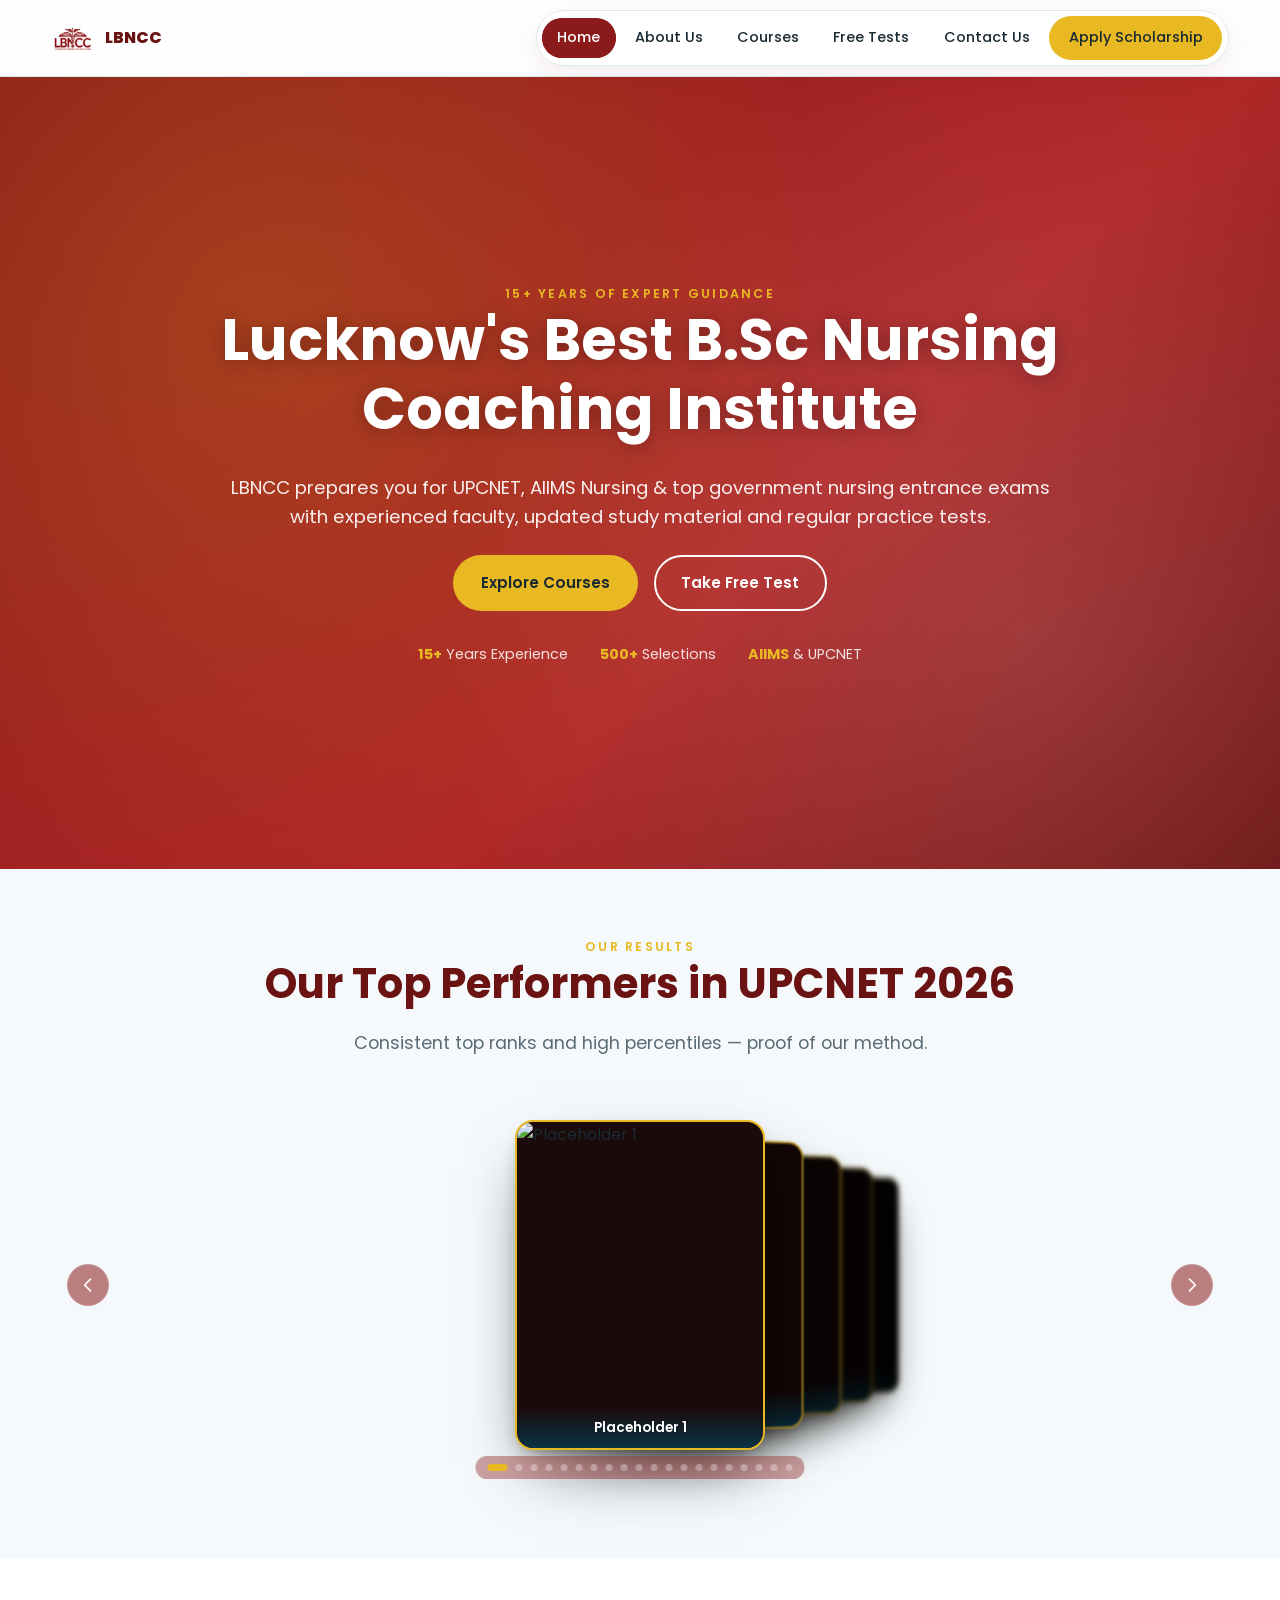
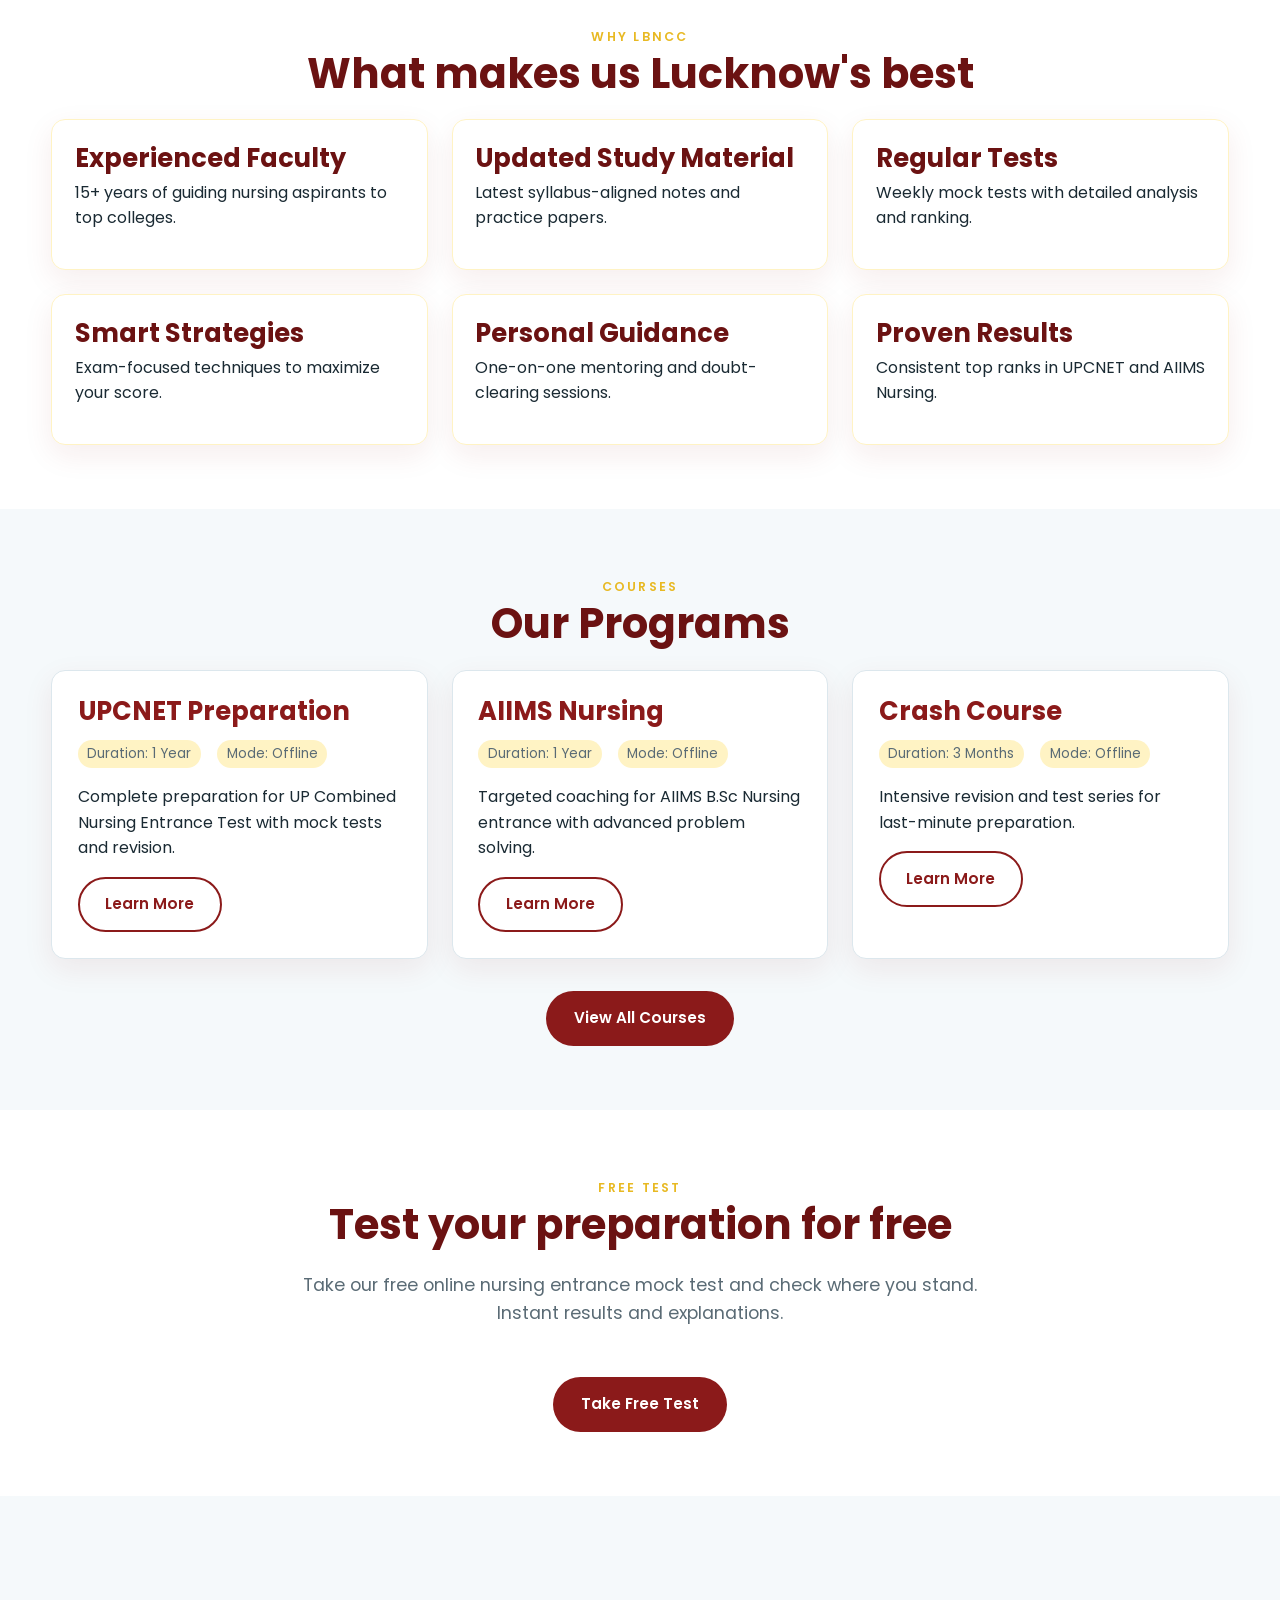
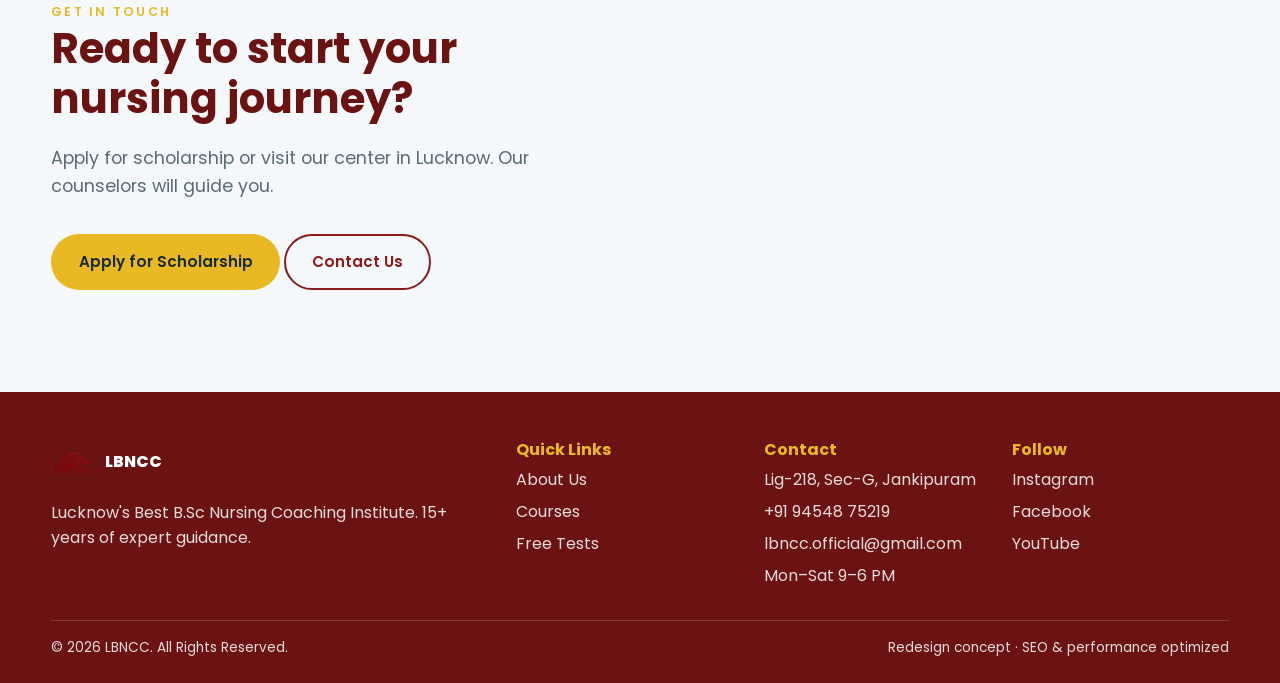
==== commit 19e2bcb4: "Carousel placeholders 1-20; Apply Scholarship now links to contact page" ====
--- a/index.html
+++ b/index.html
@@ -16,7 +16,7 @@
 <link rel="preconnect" href="https://fonts.googleapis.com">
 <link rel="preconnect" href="https://fonts.gstatic.com" crossorigin>
 <link href="https://fonts.googleapis.com/css2?family=Poppins:wght@400;500;600;700;800&display=swap" rel="stylesheet">
-<link rel="stylesheet" href="assets/css/style.css?v=3">
+<link rel="stylesheet" href="assets/css/style.css?v=4">
 <script type="application/ld+json">
 {
   "@context": "https://schema.org",
@@ -41,7 +41,7 @@
       <a href="courses.html">Courses</a>
       <a href="freetest.html">Free Tests</a>
             <a href="contact.html">Contact Us</a>
-      <a href="mailto:lbncc.official@gmail.com" class="btn btn--accent" style="padding:.5rem 1.1rem;">Apply Scholarship</a>
+      <a href="contact.html" class="btn btn--accent" style="padding:.5rem 1.1rem;">Apply Scholarship</a>
     </nav>
   </div>
 </header>
@@ -140,7 +140,7 @@
           <span class="eyebrow">Get In Touch</span>
           <h2>Ready to start your nursing journey?</h2>
           <p class="lead">Apply for scholarship or visit our center in Lucknow. Our counselors will guide you.</p>
-          <a href="mailto:lbncc.official@gmail.com" class="btn btn--accent">Apply for Scholarship</a>
+          <a href="contact.html" class="btn btn--accent">Apply for Scholarship</a>
           <a href="contact.html" class="btn btn--ghost mt-1">Contact Us</a>
         </div>
         <div class="reveal">
@@ -168,7 +168,7 @@
     </div>
   </div>
 </footer>
-<script src="assets/js/main.js?v=3" defer></script>
+<script src="assets/js/main.js?v=4" defer></script>
 <script>document.querySelectorAll('.yr').forEach(e=>e.textContent=new Date().getFullYear());</script>
 </body>
 </html>
